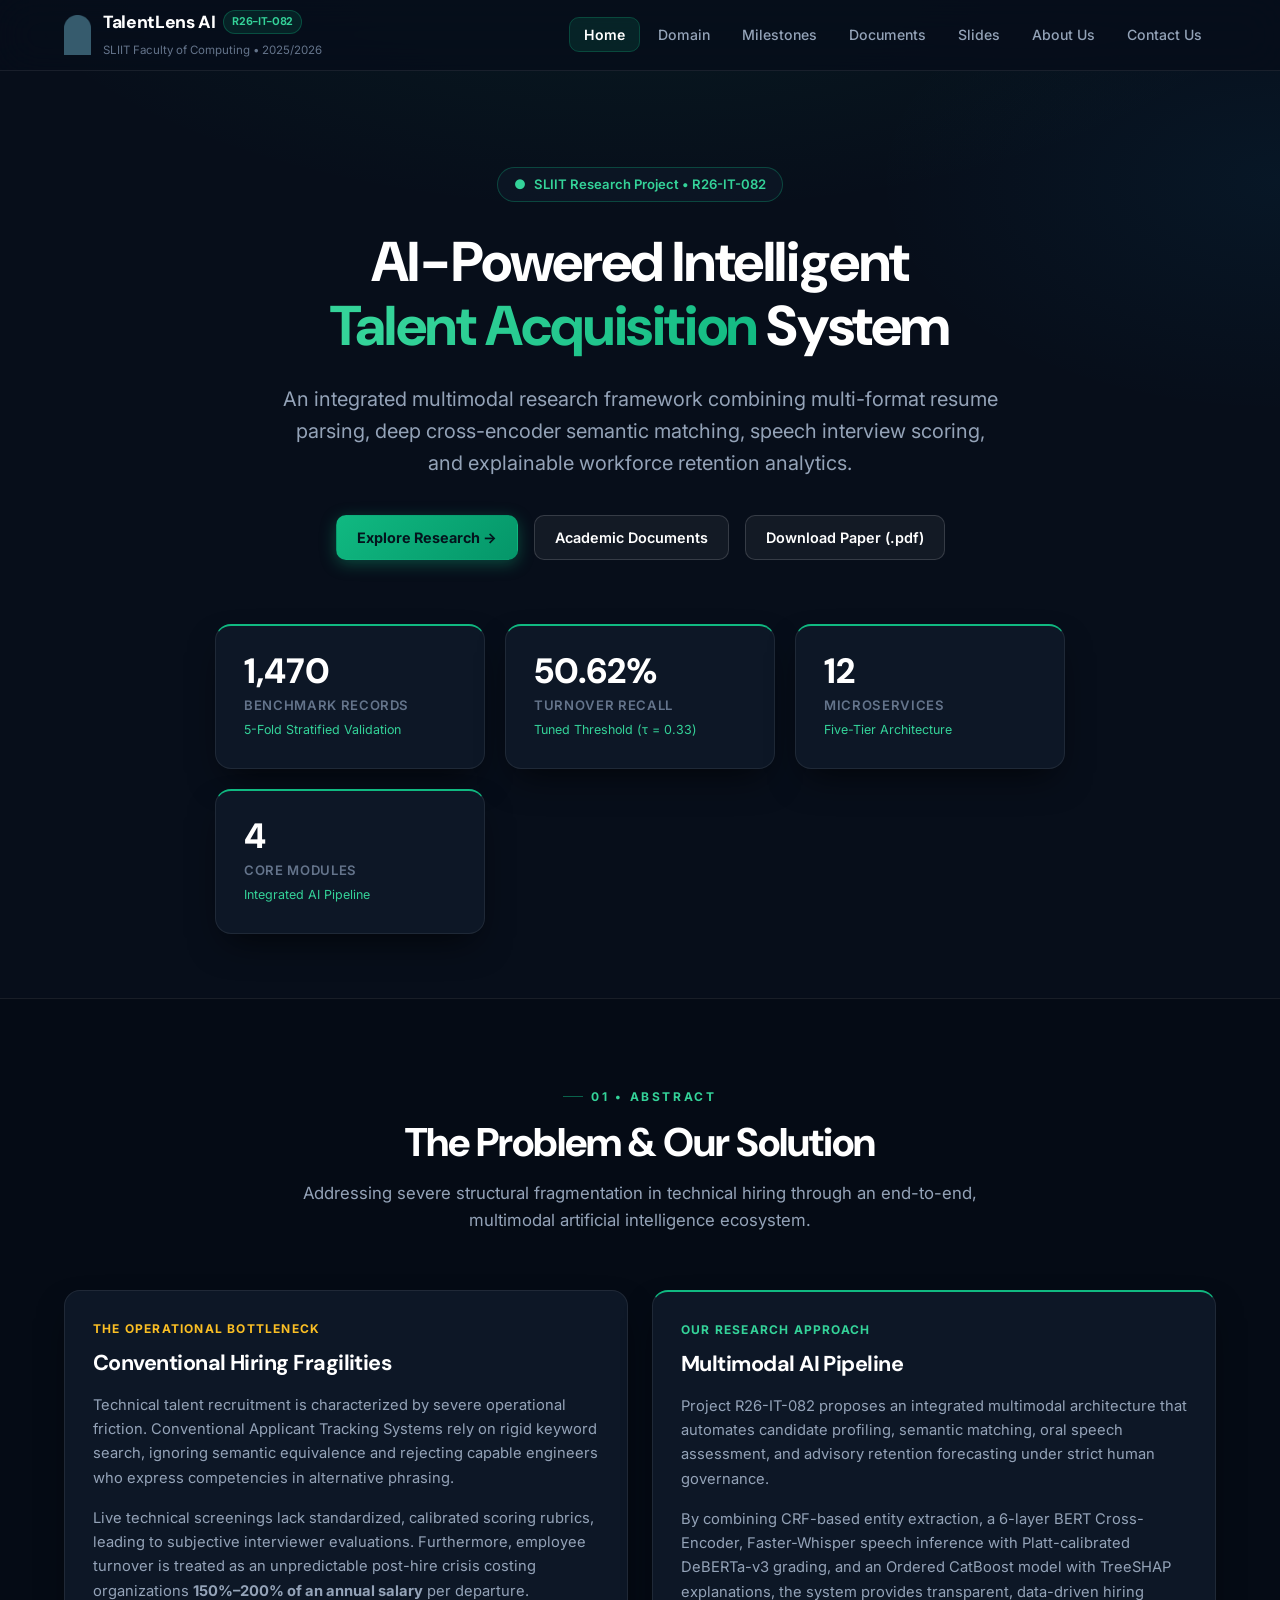
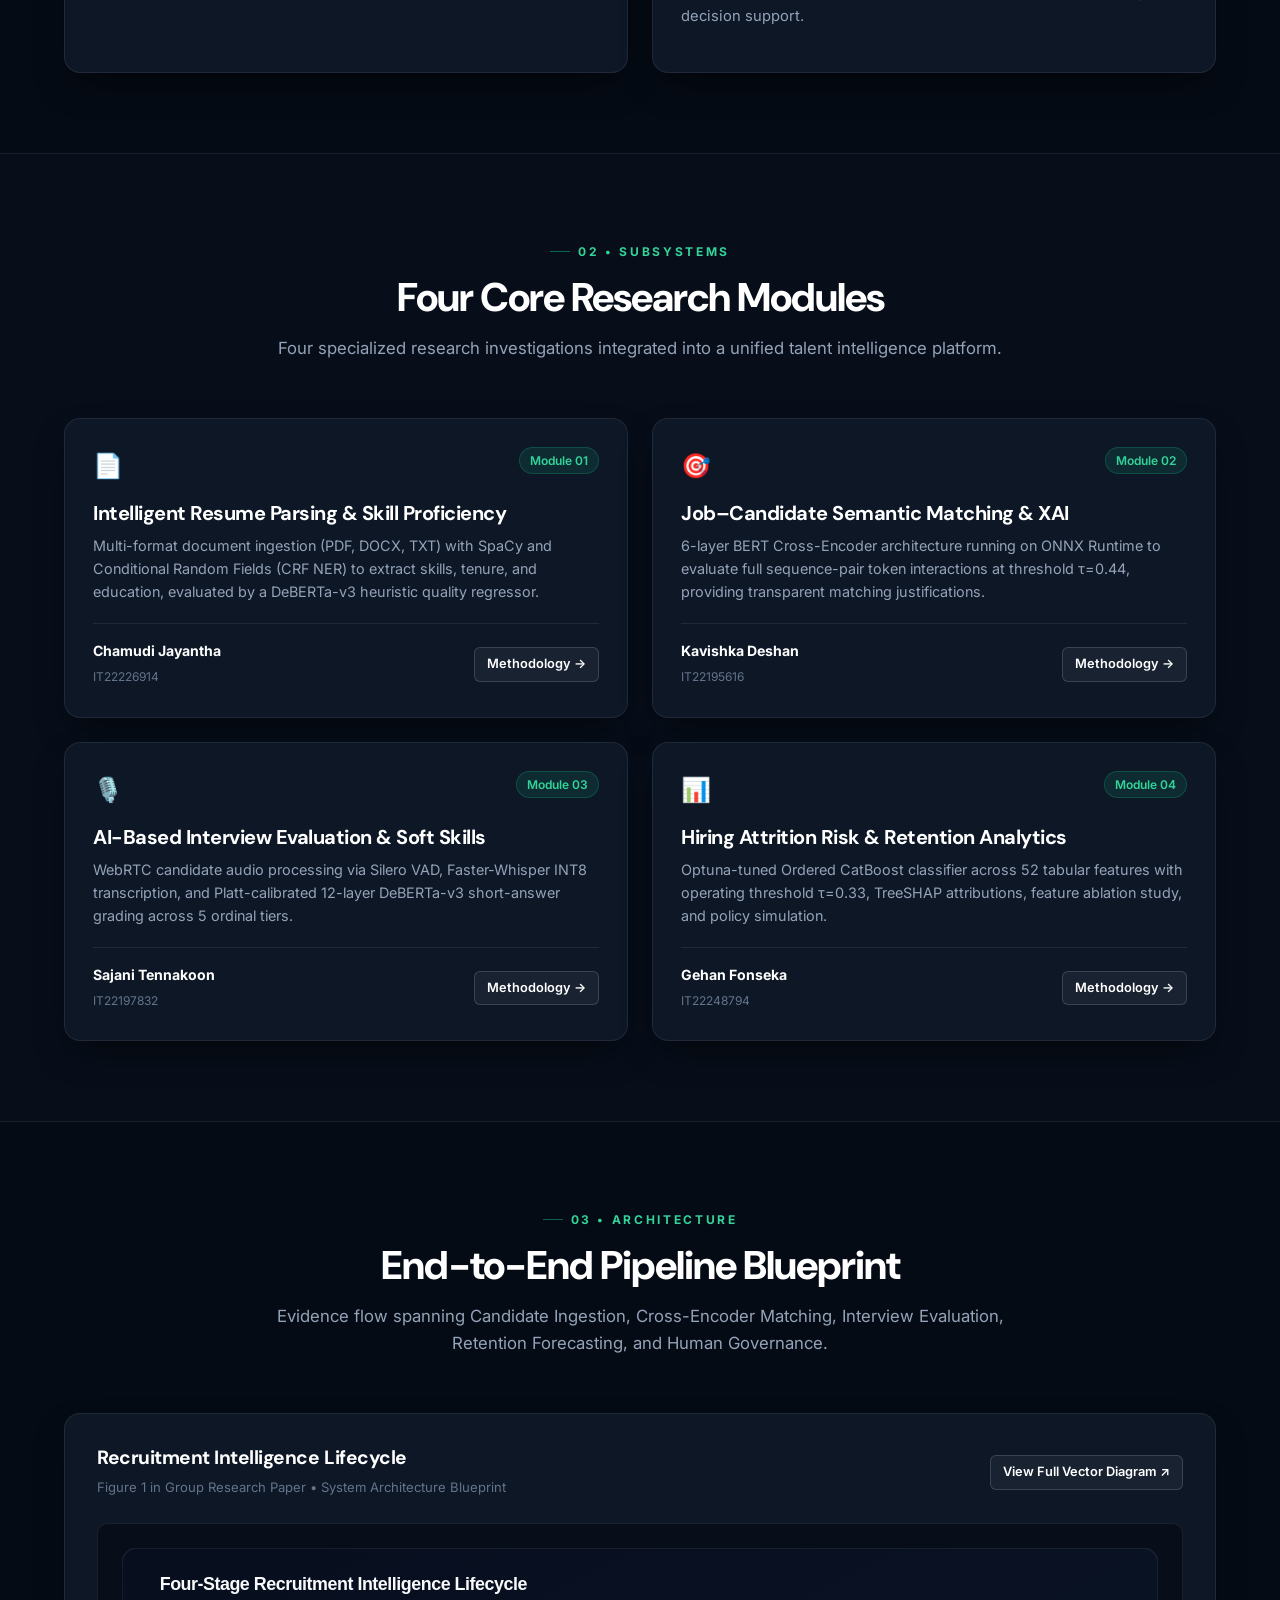
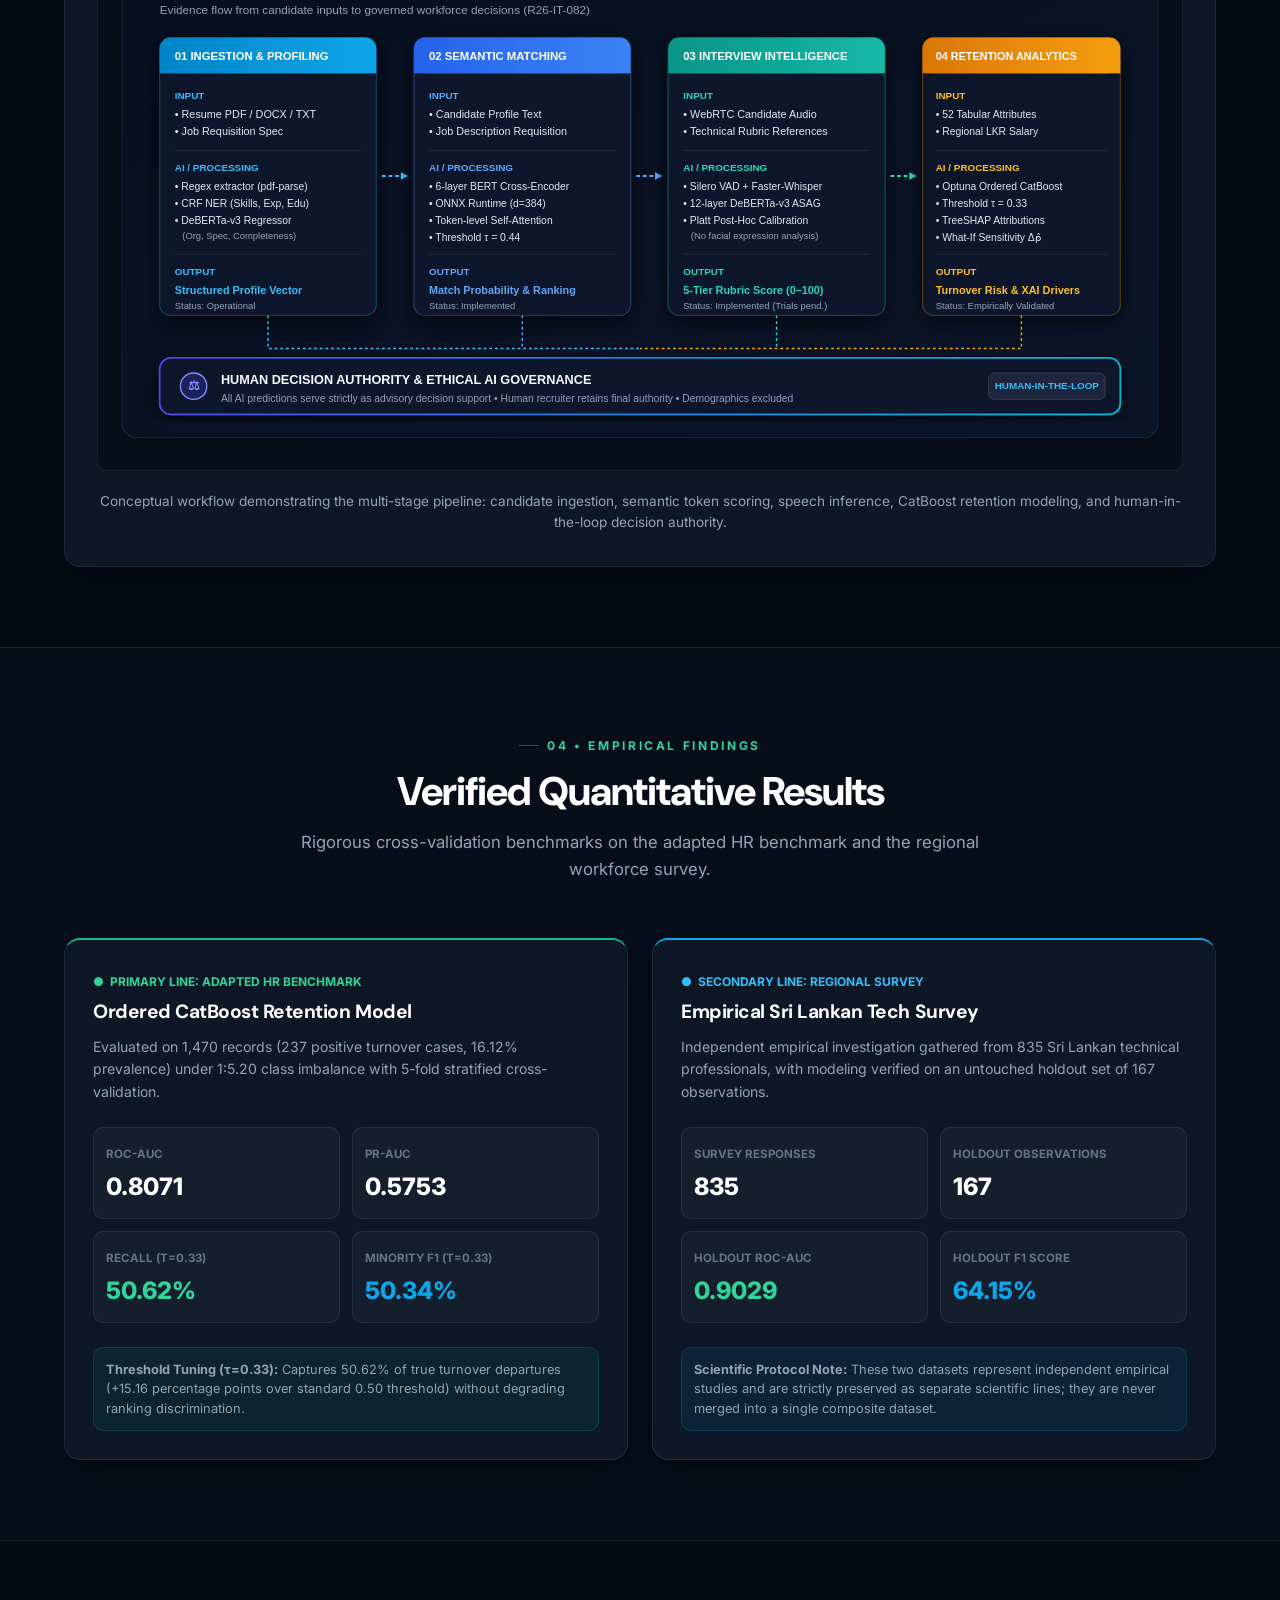
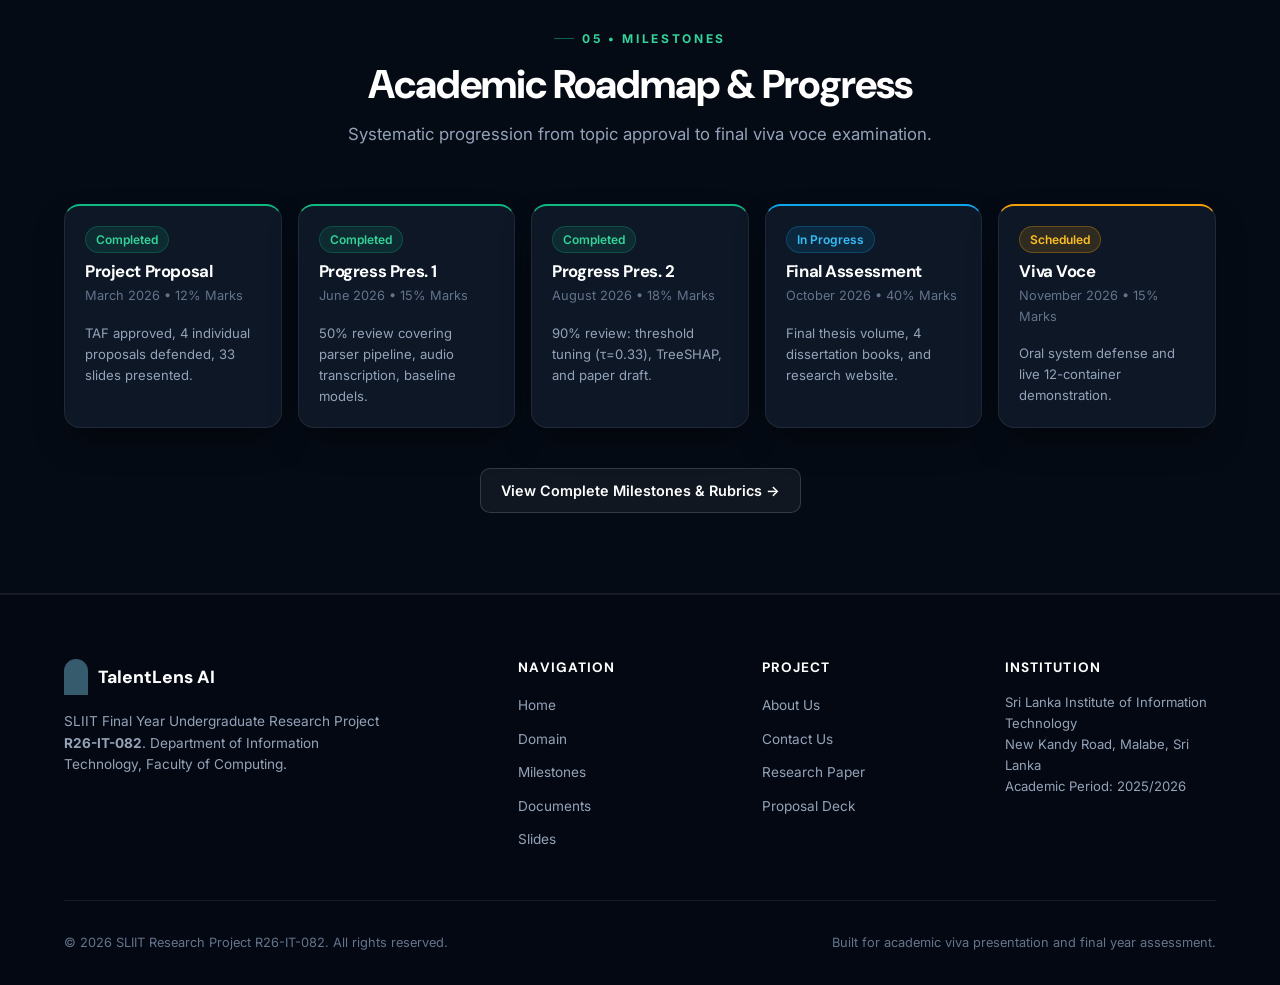
==== index.html @ 32b45dd5 "Initial commit: TalentLens AI research website" ====
<!DOCTYPE html>
<html lang="en">
<head>
  <meta charset="UTF-8">
  <meta name="viewport" content="width=device-width, initial-scale=1.0">
  <title>AI-Powered Intelligent Talent Acquisition System | SLIIT Research Project R26-IT-082</title>
  <meta name="description" content="Official academic research showcase for SLIIT Final Year Project R26-IT-082: An Integrated Multimodal AI Framework for Technical Recruitment and Workforce Retention Analytics.">
  <meta name="author" content="SLIIT Research Group R26-IT-082">
  <link rel="stylesheet" href="assets/css/styles.css">
</head>
<body>

  <!-- Top Sticky Navigation Bar -->
  <header class="site-header" id="main-header">
    <div class="container nav-container">
      <a href="index.html" class="brand-link" id="brand-logo-action" aria-label="Return to Research Home Page">
        <img src="assets/images/sliit-crest.png" alt="SLIIT University Crest" class="brand-crest">
        <div class="brand-info">
          <span class="brand-title">
            TalentLens AI
            <span class="brand-badge">R26-IT-082</span>
          </span>
          <span class="brand-sub">SLIIT Faculty of Computing • 2025/2026</span>
        </div>
      </a>

      <button class="mobile-toggle" id="mobile-menu-btn" aria-label="Toggle navigation menu" aria-expanded="false">
        ☰
      </button>

      <nav aria-label="Primary site navigation">
        <ul class="nav-menu" id="primary-nav-menu">
          <li><a href="index.html" class="nav-link active" id="nav-home">Home</a></li>
          <li><a href="domain.html" class="nav-link" id="nav-domain">Domain</a></li>
          <li><a href="milestones.html" class="nav-link" id="nav-milestones">Milestones</a></li>
          <li><a href="documents.html" class="nav-link" id="nav-documents">Documents</a></li>
          <li><a href="presentations.html" class="nav-link" id="nav-presentations">Slides</a></li>
          <li><a href="about.html" class="nav-link" id="nav-about">About Us</a></li>
          <li><a href="contact.html" class="nav-link" id="nav-contact">Contact Us</a></li>
        </ul>
      </nav>
    </div>
  </header>

  <main id="main-content">
    <!-- HERO SECTION -->
    <section class="home-hero" id="hero-overview">
      <div class="container">
        <div class="hero-content">
          <div class="hero-pill">
            <span>●</span> SLIIT Research Project • R26-IT-082
          </div>

          <h1 class="hero-title">
            AI-Powered Intelligent <br>
            <span class="text-gradient-emerald">Talent Acquisition</span> System
          </h1>

          <p class="hero-subtitle">
            An integrated multimodal research framework combining multi-format resume parsing, deep cross-encoder semantic matching, speech interview scoring, and explainable workforce retention analytics.
          </p>

          <div class="hero-btn-group">
            <a href="domain.html" class="btn btn-primary" id="hero-btn-domain">
              Explore Research →
            </a>
            <a href="documents.html" class="btn btn-secondary" id="hero-btn-docs">
              Academic Documents
            </a>
            <a href="assets/documents/Multimodal-AI-Talent-Acquisition-Research-Paper.pdf" class="btn btn-secondary" download id="hero-btn-paper">
              Download Paper (.pdf)
            </a>
          </div>

          <!-- 4 KEY METRICS -->
          <div class="stats-grid" id="hero-stats">
            <div class="glass-card stat-card">
              <div class="stat-num">1,470</div>
              <div class="stat-lbl">Benchmark Records</div>
              <div class="stat-desc">5-Fold Stratified Validation</div>
            </div>

            <div class="glass-card stat-card">
              <div class="stat-num">50.62%</div>
              <div class="stat-lbl">Turnover Recall</div>
              <div class="stat-desc">Tuned Threshold (τ = 0.33)</div>
            </div>

            <div class="glass-card stat-card">
              <div class="stat-num">12</div>
              <div class="stat-lbl">Microservices</div>
              <div class="stat-desc">Five-Tier Architecture</div>
            </div>

            <div class="glass-card stat-card">
              <div class="stat-num">4</div>
              <div class="stat-lbl">Core Modules</div>
              <div class="stat-desc">Integrated AI Pipeline</div>
            </div>
          </div>
        </div>
      </div>
    </section>

    <!-- SECTION 1: ABSTRACT -->
    <section class="section section-alt" id="abstract">
      <div class="container">
        <div class="section-header">
          <div class="section-eyebrow">01 • Abstract</div>
          <h2 class="section-title">The Problem &amp; Our Solution</h2>
          <p class="section-desc">
            Addressing severe structural fragmentation in technical hiring through an end-to-end, multimodal artificial intelligence ecosystem.
          </p>
        </div>

        <div class="grid-2">
          <div class="glass-card">
            <div style="font-size: 0.75rem; font-weight: 700; color: #fbbf24; text-transform: uppercase; letter-spacing: 0.1em; margin-bottom: 0.75rem;">
              The Operational Bottleneck
            </div>
            <h3 style="font-size: 1.35rem; color: var(--text-white); margin-bottom: 1rem;">Conventional Hiring Fragilities</h3>
            <p style="font-size: 0.92rem; color: var(--text-muted); line-height: 1.65; margin-bottom: 1rem;">
              Technical talent recruitment is characterized by severe operational friction. Conventional Applicant Tracking Systems rely on rigid keyword search, ignoring semantic equivalence and rejecting capable engineers who express competencies in alternative phrasing.
            </p>
            <p style="font-size: 0.92rem; color: var(--text-muted); line-height: 1.65; margin-bottom: 1rem;">
              Live technical screenings lack standardized, calibrated scoring rubrics, leading to subjective interviewer evaluations. Furthermore, employee turnover is treated as an unpredictable post-hire crisis costing organizations <strong>150%–200% of an annual salary</strong> per departure.
            </p>
          </div>

          <div class="glass-card" style="border-top: 2px solid var(--primary);">
            <div style="font-size: 0.75rem; font-weight: 700; color: var(--primary-glow); text-transform: uppercase; letter-spacing: 0.1em; margin-bottom: 0.75rem;">
              Our Research Approach
            </div>
            <h3 style="font-size: 1.35rem; color: var(--text-white); margin-bottom: 1rem;">Multimodal AI Pipeline</h3>
            <p style="font-size: 0.92rem; color: var(--text-muted); line-height: 1.65; margin-bottom: 1rem;">
              Project R26-IT-082 proposes an integrated multimodal architecture that automates candidate profiling, semantic matching, oral speech assessment, and advisory retention forecasting under strict human governance.
            </p>
            <p style="font-size: 0.92rem; color: var(--text-muted); line-height: 1.65; margin-bottom: 1rem;">
              By combining CRF-based entity extraction, a 6-layer BERT Cross-Encoder, Faster-Whisper speech inference with Platt-calibrated DeBERTa-v3 grading, and an Ordered CatBoost model with TreeSHAP explanations, the system provides transparent, data-driven hiring decision support.
            </p>
          </div>
        </div>
      </div>
    </section>

    <!-- SECTION 2: FOUR RESEARCH MODULES -->
    <section class="section" id="modules">
      <div class="container">
        <div class="section-header">
          <div class="section-eyebrow">02 • Subsystems</div>
          <h2 class="section-title">Four Core Research Modules</h2>
          <p class="section-desc">
            Four specialized research investigations integrated into a unified talent intelligence platform.
          </p>
        </div>

        <div class="grid-2">
          <!-- Module 1 -->
          <div class="glass-card">
            <div style="display: flex; justify-content: space-between; align-items: flex-start; margin-bottom: 1rem;">
              <span style="font-size: 1.5rem;">📄</span>
              <span class="badge badge-emerald">Module 01</span>
            </div>
            <h3 style="font-size: 1.25rem; color: var(--text-white); margin-bottom: 0.5rem;">Intelligent Resume Parsing &amp; Skill Proficiency</h3>
            <p style="font-size: 0.9rem; color: var(--text-muted); line-height: 1.6; margin-bottom: 1.25rem;">
              Multi-format document ingestion (PDF, DOCX, TXT) with SpaCy and Conditional Random Fields (CRF NER) to extract skills, tenure, and education, evaluated by a DeBERTa-v3 heuristic quality regressor.
            </p>
            <div style="display: flex; justify-content: space-between; align-items: center; border-top: 1px solid var(--border-subtle); padding-top: 1rem; margin-top: auto;">
              <div>
                <strong style="color: var(--text-white); font-size: 0.88rem; display: block;">Chamudi Jayantha</strong>
                <span style="font-size: 0.75rem; color: var(--text-dim);">IT22226914</span>
              </div>
              <a href="domain.html#section-methodology" class="btn btn-secondary btn-sm">Methodology →</a>
            </div>
          </div>

          <!-- Module 2 -->
          <div class="glass-card">
            <div style="display: flex; justify-content: space-between; align-items: flex-start; margin-bottom: 1rem;">
              <span style="font-size: 1.5rem;">🎯</span>
              <span class="badge badge-emerald">Module 02</span>
            </div>
            <h3 style="font-size: 1.25rem; color: var(--text-white); margin-bottom: 0.5rem;">Job–Candidate Semantic Matching &amp; XAI</h3>
            <p style="font-size: 0.9rem; color: var(--text-muted); line-height: 1.6; margin-bottom: 1.25rem;">
              6-layer BERT Cross-Encoder architecture running on ONNX Runtime to evaluate full sequence-pair token interactions at threshold τ=0.44, providing transparent matching justifications.
            </p>
            <div style="display: flex; justify-content: space-between; align-items: center; border-top: 1px solid var(--border-subtle); padding-top: 1rem; margin-top: auto;">
              <div>
                <strong style="color: var(--text-white); font-size: 0.88rem; display: block;">Kavishka Deshan</strong>
                <span style="font-size: 0.75rem; color: var(--text-dim);">IT22195616</span>
              </div>
              <a href="domain.html#section-methodology" class="btn btn-secondary btn-sm">Methodology →</a>
            </div>
          </div>

          <!-- Module 3 -->
          <div class="glass-card">
            <div style="display: flex; justify-content: space-between; align-items: flex-start; margin-bottom: 1rem;">
              <span style="font-size: 1.5rem;">🎙️</span>
              <span class="badge badge-emerald">Module 03</span>
            </div>
            <h3 style="font-size: 1.25rem; color: var(--text-white); margin-bottom: 0.5rem;">AI-Based Interview Evaluation &amp; Soft Skills</h3>
            <p style="font-size: 0.9rem; color: var(--text-muted); line-height: 1.6; margin-bottom: 1.25rem;">
              WebRTC candidate audio processing via Silero VAD, Faster-Whisper INT8 transcription, and Platt-calibrated 12-layer DeBERTa-v3 short-answer grading across 5 ordinal tiers.
            </p>
            <div style="display: flex; justify-content: space-between; align-items: center; border-top: 1px solid var(--border-subtle); padding-top: 1rem; margin-top: auto;">
              <div>
                <strong style="color: var(--text-white); font-size: 0.88rem; display: block;">Sajani Tennakoon</strong>
                <span style="font-size: 0.75rem; color: var(--text-dim);">IT22197832</span>
              </div>
              <a href="domain.html#section-methodology" class="btn btn-secondary btn-sm">Methodology →</a>
            </div>
          </div>

          <!-- Module 4 -->
          <div class="glass-card">
            <div style="display: flex; justify-content: space-between; align-items: flex-start; margin-bottom: 1rem;">
              <span style="font-size: 1.5rem;">📊</span>
              <span class="badge badge-emerald">Module 04</span>
            </div>
            <h3 style="font-size: 1.25rem; color: var(--text-white); margin-bottom: 0.5rem;">Hiring Attrition Risk &amp; Retention Analytics</h3>
            <p style="font-size: 0.9rem; color: var(--text-muted); line-height: 1.6; margin-bottom: 1.25rem;">
              Optuna-tuned Ordered CatBoost classifier across 52 tabular features with operating threshold τ=0.33, TreeSHAP attributions, feature ablation study, and policy simulation.
            </p>
            <div style="display: flex; justify-content: space-between; align-items: center; border-top: 1px solid var(--border-subtle); padding-top: 1rem; margin-top: auto;">
              <div>
                <strong style="color: var(--text-white); font-size: 0.88rem; display: block;">Gehan Fonseka</strong>
                <span style="font-size: 0.75rem; color: var(--text-dim);">IT22248794</span>
              </div>
              <a href="domain.html#section-methodology" class="btn btn-secondary btn-sm">Methodology →</a>
            </div>
          </div>
        </div>
      </div>
    </section>

    <!-- SECTION 3: SYSTEM ARCHITECTURE -->
    <section class="section section-alt" id="architecture">
      <div class="container">
        <div class="section-header">
          <div class="section-eyebrow">03 • Architecture</div>
          <h2 class="section-title">End-to-End Pipeline Blueprint</h2>
          <p class="section-desc">
            Evidence flow spanning Candidate Ingestion, Cross-Encoder Matching, Interview Evaluation, Retention Forecasting, and Human Governance.
          </p>
        </div>

        <div class="glass-card" style="padding: 2rem;">
          <div style="display: flex; justify-content: space-between; align-items: center; margin-bottom: 1.5rem; flex-wrap: wrap; gap: 12px;">
            <div>
              <h3 style="color: var(--text-white); font-size: 1.2rem; margin-bottom: 4px;">Recruitment Intelligence Lifecycle</h3>
              <span style="font-size: 0.82rem; color: var(--text-dim);">Figure 1 in Group Research Paper • System Architecture Blueprint</span>
            </div>
            <a href="assets/images/diagrams/recruitment-lifecycle.svg" target="_blank" class="btn btn-secondary btn-sm">
              View Full Vector Diagram ↗
            </a>
          </div>

          <div style="background: rgba(4, 8, 18, 0.6); border-radius: var(--radius-md); padding: 1.5rem; text-align: center; border: 1px solid var(--border-subtle);">
            <img src="assets/images/diagrams/recruitment-lifecycle.svg" alt="Recruitment Intelligence Lifecycle Architecture" style="max-width: 100%; height: auto; border-radius: var(--radius-sm);">
          </div>

          <p style="font-size: 0.85rem; color: var(--text-muted); margin-top: 1.25rem; text-align: center; line-height: 1.6;">
            Conceptual workflow demonstrating the multi-stage pipeline: candidate ingestion, semantic token scoring, speech inference, CatBoost retention modeling, and human-in-the-loop decision authority.
          </p>
        </div>
      </div>
    </section>

    <!-- SECTION 4: EMPIRICAL FINDINGS -->
    <section class="section" id="findings">
      <div class="container">
        <div class="section-header">
          <div class="section-eyebrow">04 • Empirical Findings</div>
          <h2 class="section-title">Verified Quantitative Results</h2>
          <p class="section-desc">
            Rigorous cross-validation benchmarks on the adapted HR benchmark and the regional workforce survey.
          </p>
        </div>

        <div class="grid-2">
          <!-- Dataset 1 -->
          <div class="glass-card" style="border-top: 2px solid var(--primary);">
            <div style="display: inline-flex; align-items: center; gap: 6px; font-size: 0.75rem; font-weight: 700; color: var(--primary-glow); margin-bottom: 0.5rem; text-transform: uppercase;">
              <span>●</span> Primary Line: Adapted HR Benchmark
            </div>
            <h3 style="font-size: 1.2rem; color: var(--text-white); margin-bottom: 0.75rem;">Ordered CatBoost Retention Model</h3>
            <p style="font-size: 0.88rem; color: var(--text-muted); line-height: 1.6; margin-bottom: 1.5rem;">
              Evaluated on 1,470 records (237 positive turnover cases, 16.12% prevalence) under 1:5.20 class imbalance with 5-fold stratified cross-validation.
            </p>

            <div style="display: grid; grid-template-columns: repeat(2, 1fr); gap: 12px; margin-bottom: 1.5rem;">
              <div style="background: rgba(255,255,255,0.03); padding: 12px; border-radius: var(--radius-md); border: 1px solid var(--border-subtle);">
                <span style="font-size: 0.72rem; color: var(--text-dim); text-transform: uppercase; font-weight: 700;">ROC-AUC</span>
                <p style="font-size: 1.5rem; font-weight: 800; color: var(--text-white); margin-top: 2px;">0.8071</p>
              </div>
              <div style="background: rgba(255,255,255,0.03); padding: 12px; border-radius: var(--radius-md); border: 1px solid var(--border-subtle);">
                <span style="font-size: 0.72rem; color: var(--text-dim); text-transform: uppercase; font-weight: 700;">PR-AUC</span>
                <p style="font-size: 1.5rem; font-weight: 800; color: var(--text-white); margin-top: 2px;">0.5753</p>
              </div>
              <div style="background: rgba(255,255,255,0.03); padding: 12px; border-radius: var(--radius-md); border: 1px solid var(--border-subtle);">
                <span style="font-size: 0.72rem; color: var(--text-dim); text-transform: uppercase; font-weight: 700;">Recall (τ=0.33)</span>
                <p style="font-size: 1.5rem; font-weight: 800; color: var(--primary-glow); margin-top: 2px;">50.62%</p>
              </div>
              <div style="background: rgba(255,255,255,0.03); padding: 12px; border-radius: var(--radius-md); border: 1px solid var(--border-subtle);">
                <span style="font-size: 0.72rem; color: var(--text-dim); text-transform: uppercase; font-weight: 700;">Minority F1 (τ=0.33)</span>
                <p style="font-size: 1.5rem; font-weight: 800; color: var(--accent-blue); margin-top: 2px;">50.34%</p>
              </div>
            </div>

            <div style="background: rgba(16, 185, 129, 0.08); border: 1px solid rgba(16, 185, 129, 0.2); border-radius: var(--radius-md); padding: 12px; font-size: 0.8rem; color: var(--text-muted); line-height: 1.5;">
              <strong>Threshold Tuning (τ=0.33):</strong> Captures 50.62% of true turnover departures (+15.16 percentage points over standard 0.50 threshold) without degrading ranking discrimination.
            </div>
          </div>

          <!-- Dataset 2 -->
          <div class="glass-card" style="border-top: 2px solid var(--accent-blue);">
            <div style="display: inline-flex; align-items: center; gap: 6px; font-size: 0.75rem; font-weight: 700; color: #38bdf8; margin-bottom: 0.5rem; text-transform: uppercase;">
              <span>●</span> Secondary Line: Regional Survey
            </div>
            <h3 style="font-size: 1.2rem; color: var(--text-white); margin-bottom: 0.75rem;">Empirical Sri Lankan Tech Survey</h3>
            <p style="font-size: 0.88rem; color: var(--text-muted); line-height: 1.6; margin-bottom: 1.5rem;">
              Independent empirical investigation gathered from 835 Sri Lankan technical professionals, with modeling verified on an untouched holdout set of 167 observations.
            </p>

            <div style="display: grid; grid-template-columns: repeat(2, 1fr); gap: 12px; margin-bottom: 1.5rem;">
              <div style="background: rgba(255,255,255,0.03); padding: 12px; border-radius: var(--radius-md); border: 1px solid var(--border-subtle);">
                <span style="font-size: 0.72rem; color: var(--text-dim); text-transform: uppercase; font-weight: 700;">Survey Responses</span>
                <p style="font-size: 1.5rem; font-weight: 800; color: var(--text-white); margin-top: 2px;">835</p>
              </div>
              <div style="background: rgba(255,255,255,0.03); padding: 12px; border-radius: var(--radius-md); border: 1px solid var(--border-subtle);">
                <span style="font-size: 0.72rem; color: var(--text-dim); text-transform: uppercase; font-weight: 700;">Holdout Observations</span>
                <p style="font-size: 1.5rem; font-weight: 800; color: var(--text-white); margin-top: 2px;">167</p>
              </div>
              <div style="background: rgba(255,255,255,0.03); padding: 12px; border-radius: var(--radius-md); border: 1px solid var(--border-subtle);">
                <span style="font-size: 0.72rem; color: var(--text-dim); text-transform: uppercase; font-weight: 700;">Holdout ROC-AUC</span>
                <p style="font-size: 1.5rem; font-weight: 800; color: var(--primary-glow); margin-top: 2px;">0.9029</p>
              </div>
              <div style="background: rgba(255,255,255,0.03); padding: 12px; border-radius: var(--radius-md); border: 1px solid var(--border-subtle);">
                <span style="font-size: 0.72rem; color: var(--text-dim); text-transform: uppercase; font-weight: 700;">Holdout F1 Score</span>
                <p style="font-size: 1.5rem; font-weight: 800; color: var(--accent-blue); margin-top: 2px;">64.15%</p>
              </div>
            </div>

            <div style="background: rgba(14, 165, 233, 0.08); border: 1px solid rgba(14, 165, 233, 0.2); border-radius: var(--radius-md); padding: 12px; font-size: 0.8rem; color: var(--text-muted); line-height: 1.5;">
              <strong>Scientific Protocol Note:</strong> These two datasets represent independent empirical studies and are strictly preserved as separate scientific lines; they are never merged into a single composite dataset.
            </div>
          </div>
        </div>
      </div>
    </section>

    <!-- SECTION 5: MILESTONES PREVIEW -->
    <section class="section section-alt" id="timeline">
      <div class="container">
        <div class="section-header">
          <div class="section-eyebrow">05 • Milestones</div>
          <h2 class="section-title">Academic Roadmap &amp; Progress</h2>
          <p class="section-desc">
            Systematic progression from topic approval to final viva voce examination.
          </p>
        </div>

        <div style="display: grid; grid-template-columns: repeat(auto-fit, minmax(200px, 1fr)); gap: 16px; margin-bottom: 2.5rem;">
          <div class="glass-card stat-card" style="padding: 1.25rem;">
            <span class="badge badge-emerald" style="margin-bottom: 8px;">Completed</span>
            <h4 style="color: var(--text-white); font-size: 1.05rem; margin-bottom: 4px;">Project Proposal</h4>
            <p style="font-size: 0.8rem; color: var(--text-dim);">March 2026 • 12% Marks</p>
            <p style="font-size: 0.82rem; color: var(--text-muted); margin-top: 8px;">TAF approved, 4 individual proposals defended, 33 slides presented.</p>
          </div>

          <div class="glass-card stat-card" style="padding: 1.25rem;">
            <span class="badge badge-emerald" style="margin-bottom: 8px;">Completed</span>
            <h4 style="color: var(--text-white); font-size: 1.05rem; margin-bottom: 4px;">Progress Pres. 1</h4>
            <p style="font-size: 0.8rem; color: var(--text-dim);">June 2026 • 15% Marks</p>
            <p style="font-size: 0.82rem; color: var(--text-muted); margin-top: 8px;">50% review covering parser pipeline, audio transcription, baseline models.</p>
          </div>

          <div class="glass-card stat-card" style="padding: 1.25rem;">
            <span class="badge badge-emerald" style="margin-bottom: 8px;">Completed</span>
            <h4 style="color: var(--text-white); font-size: 1.05rem; margin-bottom: 4px;">Progress Pres. 2</h4>
            <p style="font-size: 0.8rem; color: var(--text-dim);">August 2026 • 18% Marks</p>
            <p style="font-size: 0.82rem; color: var(--text-muted); margin-top: 8px;">90% review: threshold tuning (τ=0.33), TreeSHAP, and paper draft.</p>
          </div>

          <div class="glass-card stat-card-cyan" style="padding: 1.25rem;">
            <span class="badge badge-cyan" style="margin-bottom: 8px;">In Progress</span>
            <h4 style="color: var(--text-white); font-size: 1.05rem; margin-bottom: 4px;">Final Assessment</h4>
            <p style="font-size: 0.8rem; color: var(--text-dim);">October 2026 • 40% Marks</p>
            <p style="font-size: 0.82rem; color: var(--text-muted); margin-top: 8px;">Final thesis volume, 4 dissertation books, and research website.</p>
          </div>

          <div class="glass-card" style="padding: 1.25rem; border-top: 2px solid var(--accent-amber);">
            <span class="badge badge-amber" style="margin-bottom: 8px;">Scheduled</span>
            <h4 style="color: var(--text-white); font-size: 1.05rem; margin-bottom: 4px;">Viva Voce</h4>
            <p style="font-size: 0.8rem; color: var(--text-dim);">November 2026 • 15% Marks</p>
            <p style="font-size: 0.82rem; color: var(--text-muted); margin-top: 8px;">Oral system defense and live 12-container demonstration.</p>
          </div>
        </div>

        <div style="text-align: center;">
          <a href="milestones.html" class="btn btn-secondary">
            View Complete Milestones &amp; Rubrics →
          </a>
        </div>
      </div>
    </section>
  </main>

  <!-- SITE FOOTER -->
  <footer class="site-footer">
    <div class="container">
      <div class="footer-grid">
        <div>
          <div style="display: flex; align-items: center; gap: 10px; margin-bottom: 1rem;">
            <img src="assets/images/sliit-crest.png" alt="SLIIT Crest" style="height: 36px; width: auto;">
            <span style="font-weight: 800; font-family: var(--font-display); color: var(--text-white); font-size: 1.1rem;">
              TalentLens AI
            </span>
          </div>
          <p style="font-size: 0.85rem; color: var(--text-muted); line-height: 1.6; max-width: 320px;">
            SLIIT Final Year Undergraduate Research Project <strong>R26-IT-082</strong>. Department of Information Technology, Faculty of Computing.
          </p>
        </div>

        <div>
          <h4 class="footer-heading">Navigation</h4>
          <ul class="footer-links">
            <li><a href="index.html">Home</a></li>
            <li><a href="domain.html">Domain</a></li>
            <li><a href="milestones.html">Milestones</a></li>
            <li><a href="documents.html">Documents</a></li>
            <li><a href="presentations.html">Slides</a></li>
          </ul>
        </div>

        <div>
          <h4 class="footer-heading">Project</h4>
          <ul class="footer-links">
            <li><a href="about.html">About Us</a></li>
            <li><a href="contact.html">Contact Us</a></li>
            <li><a href="assets/documents/Multimodal-AI-Talent-Acquisition-Research-Paper.pdf" target="_blank">Research Paper</a></li>
            <li><a href="assets/presentations/R26-IT-082-Proposal-Presentation.pptx" download>Proposal Deck</a></li>
          </ul>
        </div>

        <div>
          <h4 class="footer-heading">Institution</h4>
          <p style="font-size: 0.82rem; color: var(--text-muted); line-height: 1.6;">
            Sri Lanka Institute of Information Technology<br>
            New Kandy Road, Malabe, Sri Lanka<br>
            Academic Period: 2025/2026
          </p>
        </div>
      </div>

      <div class="footer-bottom">
        <span>© 2026 SLIIT Research Project R26-IT-082. All rights reserved.</span>
        <span>Built for academic viva presentation and final year assessment.</span>
      </div>
    </div>
  </footer>

  <script src="assets/js/data.js"></script>
  <script src="assets/js/main.js"></script>
</body>
</html>
---- assets/css/styles.css ----
/* ==========================================================================
   AI RESEARCH STUDIO — DESIGN SYSTEM (Inspired by cse-stock-insight-six)
   Project ID: R26-IT-082 | AI-Powered Intelligent Talent Acquisition System
   ========================================================================== */

@import url('https://fonts.googleapis.com/css2?family=DM+Sans:ital,opsz,wght@0,9..40,300;0,9..40,400;0,9..40,500;0,9..40,600;0,9..40,700;0,9..40,800;1,9..40,400&family=Inter:wght@300;400;500;600;700;800&display=swap');

:root {
  /* HSL Colors */
  --bg-dark: #070e1a;
  --bg-card: #0d1726;
  --bg-card-hover: #121e33;
  --bg-elevated: #142238;
  --bg-glass: rgba(13, 23, 38, 0.7);

  /* Primary Emerald/Teal & Electric Blue Accents */
  --primary: #10b981;
  --primary-glow: #34d399;
  --accent-blue: #0ea5e9;
  --accent-cyan: #06b6d4;
  --accent-amber: #f59e0b;

  /* Typography Colors */
  --text-white: #ffffff;
  --text-primary: #f1f5f9;
  --text-muted: #94a3b8;
  --text-dim: #64748b;

  /* Borders & Shadows */
  --border-subtle: rgba(255, 255, 255, 0.08);
  --border-medium: rgba(255, 255, 255, 0.15);
  --border-highlight: rgba(16, 185, 129, 0.35);

  --shadow-card: 0 16px 36px -12px rgba(0, 0, 0, 0.7);
  --shadow-glow: 0 0 32px rgba(16, 185, 129, 0.2);

  /* Fonts */
  --font-display: 'DM Sans', -apple-system, BlinkMacSystemFont, 'Segoe UI', Roboto, sans-serif;
  --font-sans: 'Inter', -apple-system, BlinkMacSystemFont, 'Segoe UI', Roboto, sans-serif;

  /* Radius */
  --radius-sm: 6px;
  --radius-md: 10px;
  --radius-lg: 16px;
  --radius-full: 9999px;
}

/* Reset & Basics */
*, *::before, *::after {
  box-sizing: border-box;
  margin: 0;
  padding: 0;
}

html {
  font-family: var(--font-sans);
  background-color: var(--bg-dark);
  color: var(--text-muted);
  line-height: 1.6;
  scroll-behavior: smooth;
  -webkit-font-smoothing: antialiased;
}

body {
  min-height: 100vh;
  display: flex;
  flex-direction: column;
  background-color: var(--bg-dark);
  background-image: 
    radial-gradient(ellipse 90% 55% at 50% -8%, rgba(16, 185, 129, 0.08), transparent 58%),
    radial-gradient(ellipse 55% 45% at 100% 20%, rgba(14, 165, 233, 0.06), transparent 58%);
  background-attachment: fixed;
  overflow-x: hidden;
}

/* Headings */
h1, h2, h3, h4, h5, h6 {
  font-family: var(--font-display);
  color: var(--text-white);
  letter-spacing: -0.025em;
  font-weight: 700;
  line-height: 1.25;
}

h1 { font-size: clamp(2.2rem, 4.5vw, 3.5rem); font-weight: 800; }
h2 { font-size: clamp(1.75rem, 3vw, 2.5rem); font-weight: 800; }
h3 { font-size: clamp(1.2rem, 2vw, 1.5rem); font-weight: 700; }
h4 { font-size: 1.1rem; }

p { margin-bottom: 1rem; }
p:last-child { margin-bottom: 0; }

a {
  color: var(--primary-glow);
  text-decoration: none;
  transition: all 0.2s ease;
}
a:hover {
  color: #ffffff;
}

/* Container */
.container {
  width: 100%;
  max-width: 1200px;
  margin-left: auto;
  margin-right: auto;
  padding-left: 1.5rem;
  padding-right: 1.5rem;
}

/* Text Gradients */
.text-gradient {
  background: linear-gradient(135deg, #ffffff 40%, var(--primary-glow) 100%);
  -webkit-background-clip: text;
  background-clip: text;
  color: transparent;
}

.text-gradient-emerald {
  background: linear-gradient(135deg, #34d399 20%, #10b981 100%);
  -webkit-background-clip: text;
  background-clip: text;
  color: transparent;
}

.text-gradient-cyan {
  background: linear-gradient(135deg, #38bdf8 20%, #0ea5e9 100%);
  -webkit-background-clip: text;
  background-clip: text;
  color: transparent;
}

/* Grid Background Overlay */
.grid-bg {
  background-image: 
    linear-gradient(rgba(255, 255, 255, 0.03) 1px, transparent 1px),
    linear-gradient(90deg, rgba(255, 255, 255, 0.03) 1px, transparent 1px);
  background-size: 48px 48px;
}

/* ==========================================================================
   NAVIGATION BAR (Matches cse-stock-insight-six)
   ========================================================================== */
.site-header {
  position: sticky;
  top: 0;
  z-index: 100;
  background: rgba(7, 14, 26, 0.85);
  backdrop-filter: blur(20px);
  -webkit-backdrop-filter: blur(20px);
  border-bottom: 1px solid var(--border-subtle);
  transition: all 0.2s ease;
}

.nav-container {
  display: flex;
  align-items: center;
  justify-content: space-between;
  height: 70px;
}

.brand-link {
  display: flex;
  align-items: center;
  gap: 12px;
  color: var(--text-white);
  text-decoration: none;
}

.brand-crest {
  height: 40px;
  width: auto;
  object-fit: contain;
}

.brand-title {
  font-family: var(--font-display);
  font-size: 1.1rem;
  font-weight: 800;
  letter-spacing: -0.02em;
  display: flex;
  align-items: center;
  gap: 8px;
}

.brand-badge {
  background: rgba(16, 185, 129, 0.12);
  border: 1px solid rgba(16, 185, 129, 0.3);
  color: var(--primary-glow);
  font-size: 0.7rem;
  font-weight: 700;
  padding: 2px 8px;
  border-radius: var(--radius-full);
}

.brand-sub {
  font-size: 0.72rem;
  color: var(--text-dim);
}

/* Menu */
.nav-menu {
  display: flex;
  align-items: center;
  list-style: none;
  gap: 4px;
}

.nav-link {
  font-size: 0.88rem;
  font-weight: 500;
  color: var(--text-muted);
  padding: 8px 14px;
  border-radius: var(--radius-md);
  transition: all 0.15s ease;
}

.nav-link:hover {
  color: var(--text-white);
  background: rgba(255, 255, 255, 0.05);
}

.nav-link.active {
  color: var(--text-white);
  background: rgba(16, 185, 129, 0.12);
  border: 1px solid rgba(16, 185, 129, 0.25);
  font-weight: 600;
}

.mobile-toggle {
  display: none;
  background: transparent;
  border: 1px solid var(--border-medium);
  color: var(--text-white);
  font-size: 1.25rem;
  padding: 6px 10px;
  border-radius: var(--radius-sm);
  cursor: pointer;
}

/* ==========================================================================
   PAGE HEADER COMPONENT (Matches the signature 'Ds' component)
   ========================================================================== */
.page-header {
  position: relative;
  padding: 6.5rem 0 3rem;
  overflow: hidden;
  border-bottom: 1px solid var(--border-subtle);
  background: radial-gradient(ellipse 80% 55% at 50% -10%, rgba(16, 185, 129, 0.12), transparent 70%);
}

.page-header-eyebrow {
  display: inline-flex;
  align-items: center;
  gap: 8px;
  font-size: 0.75rem;
  font-weight: 700;
  text-transform: uppercase;
  letter-spacing: 0.25em;
  color: var(--primary-glow);
  margin-bottom: 1rem;
}

.page-header-eyebrow::before {
  content: "";
  display: inline-block;
  width: 24px;
  height: 1px;
  background: rgba(16, 185, 129, 0.5);
}

.page-header-title {
  max-width: 800px;
  margin-bottom: 1rem;
  line-height: 1.15;
}

.page-header-desc {
  max-width: 650px;
  font-size: 1.1rem;
  color: var(--text-muted);
  line-height: 1.6;
}

/* ==========================================================================
   BUTTONS & BADGES
   ========================================================================== */
.btn {
  display: inline-flex;
  align-items: center;
  justify-content: center;
  gap: 8px;
  font-family: var(--font-sans);
  font-size: 0.9rem;
  font-weight: 600;
  padding: 10px 20px;
  border-radius: var(--radius-md);
  cursor: pointer;
  border: 1px solid transparent;
  transition: all 0.2s ease;
  text-decoration: none;
}

.btn-primary {
  background: linear-gradient(135deg, #10b981 0%, #059669 100%);
  color: #04141d;
  font-weight: 700;
  box-shadow: 0 4px 16px rgba(16, 185, 129, 0.35);
}
.btn-primary:hover {
  background: linear-gradient(135deg, #34d399 0%, #10b981 100%);
  color: #04141d;
  box-shadow: 0 6px 24px rgba(16, 185, 129, 0.55);
  transform: translateY(-2px);
}

.btn-secondary {
  background: rgba(255, 255, 255, 0.05);
  color: var(--text-white);
  border: 1px solid var(--border-medium);
}
.btn-secondary:hover {
  background: rgba(255, 255, 255, 0.1);
  border-color: rgba(255, 255, 255, 0.3);
  transform: translateY(-2px);
}

.btn-sm {
  padding: 6px 12px;
  font-size: 0.8rem;
  border-radius: var(--radius-sm);
}

.badge {
  display: inline-flex;
  align-items: center;
  gap: 6px;
  padding: 3px 10px;
  font-size: 0.75rem;
  font-weight: 600;
  border-radius: var(--radius-full);
}

.badge-emerald {
  background: rgba(16, 185, 129, 0.12);
  color: var(--primary-glow);
  border: 1px solid rgba(16, 185, 129, 0.25);
}

.badge-cyan {
  background: rgba(14, 165, 233, 0.12);
  color: #38bdf8;
  border: 1px solid rgba(14, 165, 233, 0.25);
}

.badge-amber {
  background: rgba(245, 158, 11, 0.15);
  color: #fbbf24;
  border: 1px solid rgba(245, 158, 11, 0.3);
}

/* ==========================================================================
   CARDS & SECTIONS
   ========================================================================== */
.section {
  padding: 5rem 0;
  position: relative;
}

.section-alt {
  background: rgba(4, 8, 16, 0.5);
  border-top: 1px solid var(--border-subtle);
  border-bottom: 1px solid var(--border-subtle);
}

.section-header {
  text-align: center;
  max-width: 750px;
  margin: 0 auto 3.5rem;
}

.section-header-left {
  text-align: left;
  margin-left: 0;
}

.section-eyebrow {
  display: inline-flex;
  align-items: center;
  gap: 8px;
  font-size: 0.75rem;
  font-weight: 700;
  text-transform: uppercase;
  letter-spacing: 0.22em;
  color: var(--primary-glow);
  margin-bottom: 0.75rem;
}

.section-eyebrow::before {
  content: "";
  display: inline-block;
  width: 20px;
  height: 1px;
  background: rgba(16, 185, 129, 0.5);
}

.section-title {
  font-size: clamp(1.8rem, 3.2vw, 2.5rem);
  font-weight: 800;
  color: var(--text-white);
  margin-bottom: 0.85rem;
  line-height: 1.2;
}

.section-desc {
  font-size: 1.05rem;
  color: var(--text-muted);
  line-height: 1.6;
}

.grid-2 {
  display: grid;
  grid-template-columns: repeat(2, 1fr);
  gap: 24px;
}

.grid-3 {
  display: grid;
  grid-template-columns: repeat(3, 1fr);
  gap: 24px;
}

.grid-4 {
  display: grid;
  grid-template-columns: repeat(4, 1fr);
  gap: 20px;
}

@media (max-width: 900px) {
  .grid-2, .grid-3, .grid-4 {
    grid-template-columns: 1fr;
  }
}

.glass-card {
  background: var(--bg-card);
  border: 1px solid var(--border-subtle);
  border-radius: var(--radius-lg);
  padding: 1.75rem;
  box-shadow: var(--shadow-card);
  transition: all 0.25s ease;
  position: relative;
  overflow: hidden;
}

.glass-card:hover {
  background: var(--bg-card-hover);
  border-color: var(--border-highlight);
  transform: translateY(-3px);
}

.stat-card {
  border-top: 2px solid var(--primary);
}

.stat-card-cyan {
  border-top: 2px solid var(--accent-blue);
}

/* ==========================================================================
   HOME PAGE SPECIFICS
   ========================================================================== */
.home-hero {
  position: relative;
  min-height: 85vh;
  display: flex;
  align-items: center;
  padding: 6rem 0 4rem;
  overflow: hidden;
}

.hero-content {
  max-width: 850px;
  margin: 0 auto;
  text-align: center;
}

.hero-pill {
  display: inline-flex;
  align-items: center;
  gap: 8px;
  padding: 6px 16px;
  border-radius: var(--radius-full);
  background: rgba(13, 23, 38, 0.8);
  border: 1px solid rgba(16, 185, 129, 0.3);
  color: var(--primary-glow);
  font-size: 0.82rem;
  font-weight: 600;
  margin-bottom: 1.75rem;
}

.hero-title {
  margin-bottom: 1.5rem;
  line-height: 1.15;
}

.hero-subtitle {
  font-size: clamp(1.05rem, 1.8vw, 1.25rem);
  color: var(--text-muted);
  line-height: 1.6;
  margin-bottom: 2.25rem;
  max-width: 720px;
  margin-left: auto;
  margin-right: auto;
}

.hero-btn-group {
  display: flex;
  align-items: center;
  justify-content: center;
  gap: 16px;
  flex-wrap: wrap;
  margin-bottom: 4rem;
}

.stats-grid {
  display: grid;
  grid-template-columns: repeat(auto-fit, minmax(210px, 1fr));
  gap: 20px;
  text-align: left;
}

.stat-num {
  font-size: 2.2rem;
  font-weight: 800;
  color: var(--text-white);
  line-height: 1;
  font-family: var(--font-display);
  margin-bottom: 6px;
}

.stat-lbl {
  font-size: 0.82rem;
  font-weight: 600;
  color: var(--text-dim);
  text-transform: uppercase;
  letter-spacing: 0.05em;
}

.stat-desc {
  font-size: 0.78rem;
  color: var(--primary-glow);
  margin-top: 4px;
}

/* ==========================================================================
   DOMAIN PAGE (ACCORDION / CLEAN SECTIONS)
   ========================================================================== */
.domain-accordion-list {
  display: flex;
  flex-direction: column;
  gap: 16px;
  max-width: 960px;
  margin: 0 auto;
}

.accordion-item {
  background: var(--bg-card);
  border: 1px solid var(--border-subtle);
  border-radius: var(--radius-lg);
  overflow: hidden;
  transition: all 0.2s ease;
}

.accordion-item.active {
  border-color: var(--border-highlight);
}

.accordion-trigger {
  width: 100%;
  display: flex;
  align-items: center;
  justify-content: space-between;
  padding: 1.25rem 1.75rem;
  background: transparent;
  border: none;
  color: var(--text-white);
  font-family: var(--font-display);
  font-size: 1.2rem;
  font-weight: 700;
  cursor: pointer;
  text-align: left;
}

.accordion-trigger:hover {
  background: rgba(255, 255, 255, 0.02);
}

.accordion-icon {
  font-size: 1.25rem;
  color: var(--primary-glow);
  transition: transform 0.25s ease;
}

.accordion-item.active .accordion-icon {
  transform: rotate(180deg);
}

.accordion-content {
  display: none;
  padding: 0 1.75rem 1.5rem;
  font-size: 0.95rem;
  line-height: 1.7;
  color: var(--text-muted);
  border-top: 1px solid var(--border-subtle);
  padding-top: 1.25rem;
}

.accordion-item.active .accordion-content {
  display: block;
}

/* ==========================================================================
   DATA TABLES
   ========================================================================== */
.data-table-wrap {
  overflow-x: auto;
  border-radius: var(--radius-md);
  border: 1px solid var(--border-subtle);
  margin: 1.5rem 0;
}

.data-table {
  width: 100%;
  border-collapse: collapse;
  font-size: 0.88rem;
  text-align: left;
}

.data-table th {
  background: rgba(255, 255, 255, 0.04);
  color: var(--text-white);
  font-weight: 700;
  padding: 12px 16px;
  border-bottom: 1px solid var(--border-subtle);
  white-space: nowrap;
}

.data-table td {
  padding: 12px 16px;
  border-bottom: 1px solid rgba(255, 255, 255, 0.04);
  color: var(--text-muted);
}

.data-table tr:hover td {
  background: rgba(255, 255, 255, 0.02);
}

/* ==========================================================================
   MILESTONES (Clean Timeline & Dropdown)
   ========================================================================== */
.milestone-dropdown-wrap {
  max-width: 420px;
  margin-bottom: 2rem;
}

.milestone-select {
  width: 100%;
  background: var(--bg-card);
  border: 1px solid var(--border-medium);
  border-radius: var(--radius-md);
  padding: 12px 16px;
  color: var(--text-white);
  font-size: 0.95rem;
  font-family: inherit;
  font-weight: 600;
  cursor: pointer;
}

.milestone-select:focus {
  outline: none;
  border-color: var(--primary);
}

.milestone-card-active {
  background: var(--bg-card);
  border: 1px solid var(--border-highlight);
  border-radius: var(--radius-lg);
  padding: 2rem;
  box-shadow: var(--shadow-card);
}

/* ==========================================================================
   DOCUMENTS & PRESENTATIONS
   ========================================================================== */
.doc-search-bar {
  display: flex;
  gap: 14px;
  flex-wrap: wrap;
  align-items: center;
  justify-content: space-between;
  margin-bottom: 2rem;
}

.search-input {
  flex: 1;
  min-width: 260px;
  background: var(--bg-card);
  border: 1px solid var(--border-medium);
  border-radius: var(--radius-md);
  padding: 10px 16px;
  color: var(--text-white);
  font-size: 0.9rem;
  font-family: inherit;
}

.search-input:focus {
  outline: none;
  border-color: var(--primary);
}

.doc-grid {
  display: grid;
  grid-template-columns: repeat(auto-fill, minmax(320px, 1fr));
  gap: 20px;
}

.doc-card {
  background: var(--bg-card);
  border: 1px solid var(--border-subtle);
  border-radius: var(--radius-lg);
  padding: 1.5rem;
  display: flex;
  flex-direction: column;
  justify-content: space-between;
  transition: all 0.2s ease;
}

.doc-card:hover {
  border-color: var(--border-highlight);
  transform: translateY(-2px);
}

.doc-header {
  display: flex;
  justify-content: space-between;
  align-items: flex-start;
  margin-bottom: 0.75rem;
}

.doc-type-icon {
  font-size: 0.75rem;
  font-weight: 800;
  padding: 2px 8px;
  border-radius: var(--radius-sm);
  background: rgba(255, 255, 255, 0.08);
  color: var(--text-white);
}

.doc-type-icon.pdf {
  background: rgba(239, 68, 68, 0.15);
  color: #f87171;
  border: 1px solid rgba(239, 68, 68, 0.3);
}

.doc-title {
  font-size: 1.05rem;
  color: var(--text-white);
  margin-bottom: 6px;
  line-height: 1.35;
}

.doc-meta {
  font-size: 0.78rem;
  color: var(--text-dim);
  margin-bottom: 0.75rem;
}

.doc-desc {
  font-size: 0.85rem;
  color: var(--text-muted);
  line-height: 1.5;
  margin-bottom: 1.25rem;
}

.doc-footer {
  display: flex;
  gap: 8px;
  align-items: center;
  border-top: 1px solid var(--border-subtle);
  padding-top: 1rem;
  margin-top: auto;
}

.filter-pills {
  display: flex;
  flex-wrap: wrap;
  gap: 8px;
}

.pill-btn {
  background: rgba(255, 255, 255, 0.05);
  border: 1px solid var(--border-medium);
  color: var(--text-muted);
  font-size: 0.82rem;
  font-weight: 600;
  padding: 6px 14px;
  border-radius: var(--radius-full);
  cursor: pointer;
  transition: all 0.15s ease;
}

.pill-btn:hover {
  background: rgba(255, 255, 255, 0.1);
  color: var(--text-white);
}

.pill-btn.active {
  background: rgba(16, 185, 129, 0.15);
  border-color: rgba(16, 185, 129, 0.4);
  color: var(--primary-glow);
}

/* Modal PDF Previewer */
.document-modal {
  position: fixed;
  inset: 0;
  z-index: 1000;
  background: rgba(0, 0, 0, 0.85);
  backdrop-filter: blur(8px);
  display: none;
  align-items: center;
  justify-content: center;
  padding: 1.5rem;
}

.document-modal.open {
  display: flex;
}

.modal-content {
  background: var(--bg-card);
  border: 1px solid var(--border-medium);
  border-radius: var(--radius-lg);
  max-width: 900px;
  width: 100%;
  max-height: 90vh;
  overflow: hidden;
  display: flex;
  flex-direction: column;
  box-shadow: 0 24px 48px rgba(0, 0, 0, 0.8);
}

.modal-header {
  padding: 1rem 1.5rem;
  border-bottom: 1px solid var(--border-subtle);
  display: flex;
  justify-content: space-between;
  align-items: center;
}

.modal-title {
  color: var(--text-white);
  font-size: 1.1rem;
  font-weight: 700;
}

.modal-close-btn {
  background: transparent;
  border: none;
  color: var(--text-muted);
  font-size: 1.5rem;
  cursor: pointer;
  padding: 4px;
  line-height: 1;
}

.modal-close-btn:hover {
  color: var(--text-white);
}

.modal-body {
  padding: 1.5rem;
  overflow-y: auto;
}

/* Slide Viewer */
.slide-viewer-wrap {
  background: var(--bg-card);
  border: 1px solid var(--border-medium);
  border-radius: var(--radius-lg);
  padding: 1.75rem;
  box-shadow: var(--shadow-card);
}

.slide-viewer-stage {
  background: #040814;
  border: 1px solid var(--border-subtle);
  border-radius: var(--radius-md);
  padding: 2.5rem;
  min-height: 280px;
  display: flex;
  flex-direction: column;
  justify-content: space-between;
  position: relative;
  margin-bottom: 1.5rem;
}

.slide-badge-row {
  display: flex;
  justify-content: space-between;
  align-items: center;
  margin-bottom: 1.5rem;
}

.slide-title-display {
  font-size: clamp(1.4rem, 2.5vw, 1.85rem);
  font-weight: 800;
  color: var(--text-white);
  line-height: 1.25;
  margin-bottom: 1rem;
}

.slide-nav-controls {
  display: flex;
  justify-content: space-between;
  align-items: center;
  flex-wrap: wrap;
  gap: 12px;
}

/* ==========================================================================
   ABOUT US / PROFILES
   ========================================================================== */
.profiles-grid {
  display: grid;
  grid-template-columns: repeat(auto-fit, minmax(260px, 1fr));
  gap: 24px;
}

.profile-card {
  background: var(--bg-card);
  border: 1px solid var(--border-subtle);
  border-radius: var(--radius-lg);
  overflow: hidden;
  transition: all 0.2s ease;
  display: flex;
  flex-direction: column;
}

.profile-card:hover {
  border-color: var(--border-highlight);
  transform: translateY(-3px);
}

.profile-img-wrap {
  width: 100%;
  aspect-ratio: 4/4.5;
  background: #040814;
  overflow: hidden;
  position: relative;
}

.profile-img {
  width: 100%;
  height: 100%;
  object-fit: cover;
  display: block;
}

.profile-body {
  padding: 1.5rem;
  display: flex;
  flex-direction: column;
  flex-grow: 1;
}

.profile-name {
  font-size: 1.25rem;
  color: var(--text-white);
  margin-bottom: 2px;
}

.profile-role {
  font-size: 0.85rem;
  font-weight: 600;
  color: var(--primary-glow);
  margin-bottom: 0.75rem;
}

.profile-meta {
  font-size: 0.8rem;
  color: var(--text-dim);
  margin-bottom: 1rem;
}

.profile-desc {
  font-size: 0.85rem;
  color: var(--text-muted);
  line-height: 1.55;
  margin-bottom: 1.25rem;
  flex-grow: 1;
}

/* ==========================================================================
   CONTACT US (Exact match for cse-stock-insight-six reference)
   ========================================================================== */
.contact-section-wrap {
  padding: 4rem 0 6rem;
}

.contact-eyebrow {
  display: inline-flex;
  align-items: center;
  gap: 10px;
  font-size: 0.8rem;
  font-weight: 700;
  letter-spacing: 0.22em;
  color: #10b981;
  text-transform: uppercase;
  margin-bottom: 1.25rem;
}

.contact-eyebrow::before {
  content: "—";
  color: #10b981;
  font-weight: 700;
}

.contact-eyebrow::after {
  content: "—";
  color: #10b981;
  font-weight: 700;
}

.contact-main-heading {
  font-size: clamp(2.6rem, 5.5vw, 4rem);
  font-weight: 800;
  color: #ffffff;
  letter-spacing: -0.035em;
  line-height: 1.1;
  margin-bottom: 1rem;
}

.contact-main-heading .highlight {
  color: #22c55e;
}

.contact-sub-heading {
  font-size: 1.1rem;
  color: #94a3b8;
  margin-bottom: 3.5rem;
  max-width: 650px;
  line-height: 1.5;
}

.contact-container-grid {
  display: grid;
  grid-template-columns: 380px 1fr;
  gap: 32px;
  align-items: start;
}

/* Left Column Cards */
.contact-left-col {
  display: flex;
  flex-direction: column;
  gap: 16px;
}

.contact-info-card {
  background: #0b1320;
  border: 1px solid rgba(255, 255, 255, 0.05);
  border-radius: 14px;
  padding: 1.2rem 1.4rem;
  display: flex;
  align-items: center;
  gap: 16px;
  transition: all 0.25s ease;
}

.contact-info-card:hover {
  background: #0f1a2e;
  border-color: rgba(34, 197, 94, 0.25);
  transform: translateY(-2px);
}

.contact-icon-box {
  width: 44px;
  height: 44px;
  border-radius: 10px;
  background: #22c55e;
  color: #04180f;
  display: flex;
  align-items: center;
  justify-content: center;
  flex-shrink: 0;
}

.contact-icon-box svg {
  stroke: #04180f;
  stroke-width: 2.2;
}

.contact-info-meta {
  display: flex;
  flex-direction: column;
}

.contact-info-label {
  font-size: 0.68rem;
  font-weight: 700;
  text-transform: uppercase;
  letter-spacing: 0.08em;
  color: #64748b;
  margin-bottom: 3px;
}

.contact-info-val {
  font-size: 0.95rem;
  font-weight: 600;
  color: #f1f5f9;
  word-break: break-all;
}

.contact-info-val a {
  color: #f1f5f9;
  text-decoration: none;
}

.contact-info-val a:hover {
  color: #34d399;
}

/* Office Hours Box */
.contact-hours-card {
  background: #0b1320;
  border: 1px solid rgba(255, 255, 255, 0.05);
  border-radius: 14px;
  padding: 1.3rem 1.4rem;
}

.contact-hours-header {
  display: flex;
  align-items: center;
  gap: 8px;
  font-size: 0.72rem;
  font-weight: 700;
  text-transform: uppercase;
  letter-spacing: 0.06em;
  color: #64748b;
  margin-bottom: 8px;
}

.contact-hours-header svg {
  stroke: #64748b;
}

.contact-hours-time {
  font-size: 0.9rem;
  font-weight: 600;
  color: #f1f5f9;
  margin-bottom: 4px;
}

.contact-hours-note {
  font-size: 0.8rem;
  color: #64748b;
}

/* Right Column Form Card */
.contact-form-card {
  background: #0b1320;
  border: 1px solid rgba(255, 255, 255, 0.05);
  border-radius: 16px;
  padding: 2.25rem;
}

.contact-form-row {
  display: grid;
  grid-template-columns: 1fr 1fr;
  gap: 18px;
  margin-bottom: 1.25rem;
}

.contact-field-group {
  display: flex;
  flex-direction: column;
}

.contact-field-label {
  font-size: 0.88rem;
  font-weight: 600;
  color: #cbd5e1;
  margin-bottom: 8px;
}

.contact-text-input {
  background: #111a2b;
  border: 1px solid rgba(255, 255, 255, 0.07);
  border-radius: 8px;
  padding: 12px 16px;
  color: #ffffff;
  font-family: inherit;
  font-size: 0.92rem;
  transition: all 0.2s ease;
}

.contact-text-input::placeholder {
  color: #475569;
}

.contact-text-input:focus {
  outline: none;
  border-color: #22c55e;
  background: #142036;
  box-shadow: 0 0 0 3px rgba(34, 197, 94, 0.15);
}

.contact-textarea {
  background: #111a2b;
  border: 1px solid rgba(255, 255, 255, 0.07);
  border-radius: 8px;
  padding: 14px 16px;
  color: #ffffff;
  font-family: inherit;
  font-size: 0.92rem;
  min-height: 160px;
  resize: vertical;
  transition: all 0.2s ease;
}

.contact-textarea::placeholder {
  color: #475569;
}

.contact-textarea:focus {
  outline: none;
  border-color: #22c55e;
  background: #142036;
  box-shadow: 0 0 0 3px rgba(34, 197, 94, 0.15);
}

.contact-char-count {
  text-align: right;
  font-size: 0.75rem;
  color: #475569;
  margin-top: 6px;
  margin-bottom: 1.5rem;
}

.contact-btn-submit {
  display: inline-flex;
  align-items: center;
  gap: 10px;
  background: #22c55e;
  color: #04180f;
  font-family: inherit;
  font-size: 0.95rem;
  font-weight: 700;
  padding: 12px 24px;
  border-radius: 10px;
  border: none;
  cursor: pointer;
  transition: all 0.2s ease;
}

.contact-btn-submit:hover {
  background: #34d399;
  box-shadow: 0 6px 20px rgba(34, 197, 94, 0.35);
  transform: translateY(-2px);
}

.contact-btn-submit svg {
  stroke: #04180f;
}

@media (max-width: 960px) {
  .contact-container-grid {
    grid-template-columns: 1fr;
  }
  .contact-form-row {
    grid-template-columns: 1fr;
  }
}

/* ==========================================================================
   FOOTER
   ========================================================================== */
.site-footer {
  background: #040812;
  border-top: 1px solid var(--border-subtle);
  padding: 4rem 0 2rem;
  margin-top: auto;
}

.footer-grid {
  display: grid;
  grid-template-columns: 2fr 1fr 1fr 1fr;
  gap: 32px;
  margin-bottom: 2.5rem;
}

.footer-heading {
  font-size: 0.85rem;
  font-weight: 700;
  text-transform: uppercase;
  letter-spacing: 0.08em;
  color: var(--text-white);
  margin-bottom: 1rem;
}

.footer-links {
  list-style: none;
}

.footer-links li {
  margin-bottom: 8px;
}

.footer-links a {
  font-size: 0.85rem;
  color: var(--text-muted);
}
.footer-links a:hover {
  color: var(--primary-glow);
}

.footer-bottom {
  display: flex;
  flex-wrap: wrap;
  justify-content: space-between;
  gap: 16px;
  padding-top: 2rem;
  border-top: 1px solid var(--border-subtle);
  font-size: 0.8rem;
  color: var(--text-dim);
}

/* ==========================================================================
   RESPONSIVENESS
   ========================================================================== */
@media (max-width: 1024px) {
  .contact-grid { grid-template-columns: 1fr; }
  .footer-grid { grid-template-columns: 1fr 1fr; }
}

@media (max-width: 768px) {
  .mobile-toggle { display: block; }
  .nav-menu {
    display: none;
    position: absolute;
    top: 70px;
    left: 0;
    right: 0;
    background: #040814;
    border-bottom: 1px solid var(--border-subtle);
    flex-direction: column;
    padding: 1rem;
    gap: 6px;
  }
  .nav-menu.open { display: flex; }
  .nav-link { width: 100%; padding: 10px 14px; }
  .footer-grid { grid-template-columns: 1fr; }
}
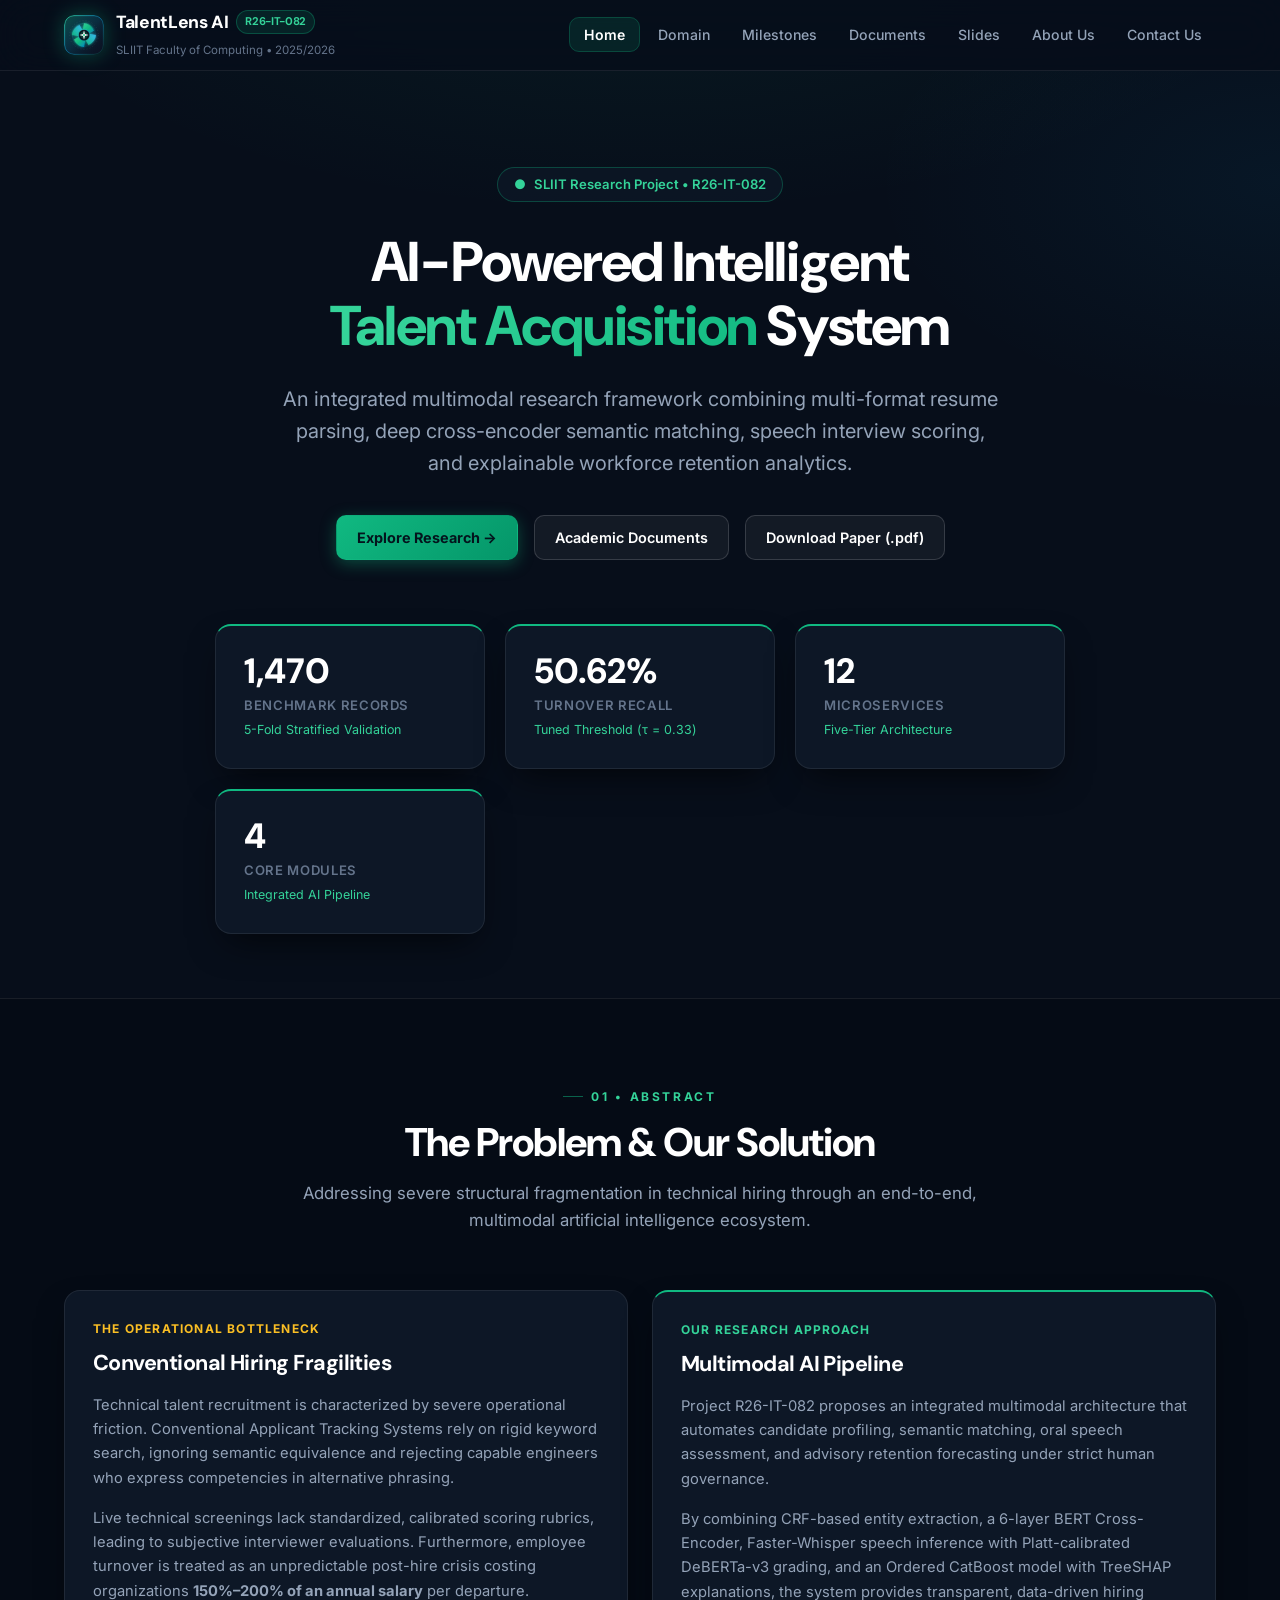
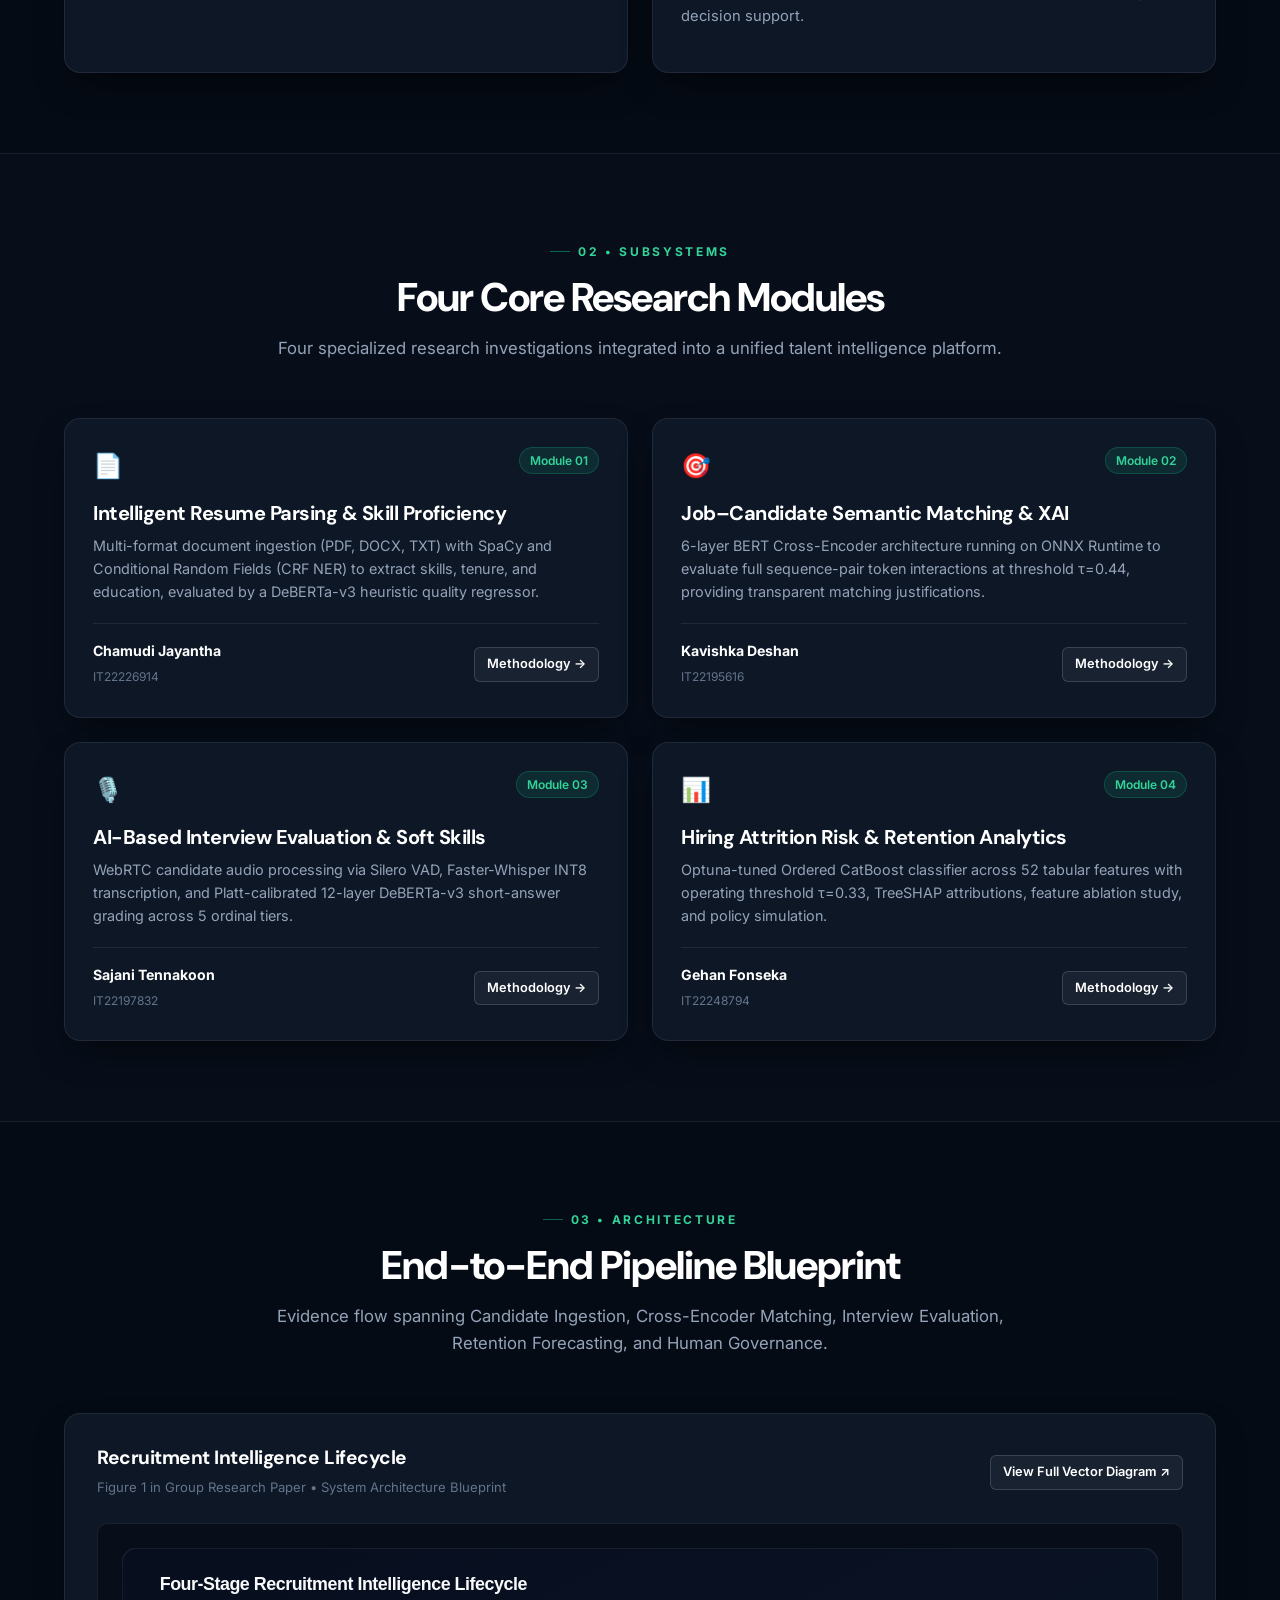
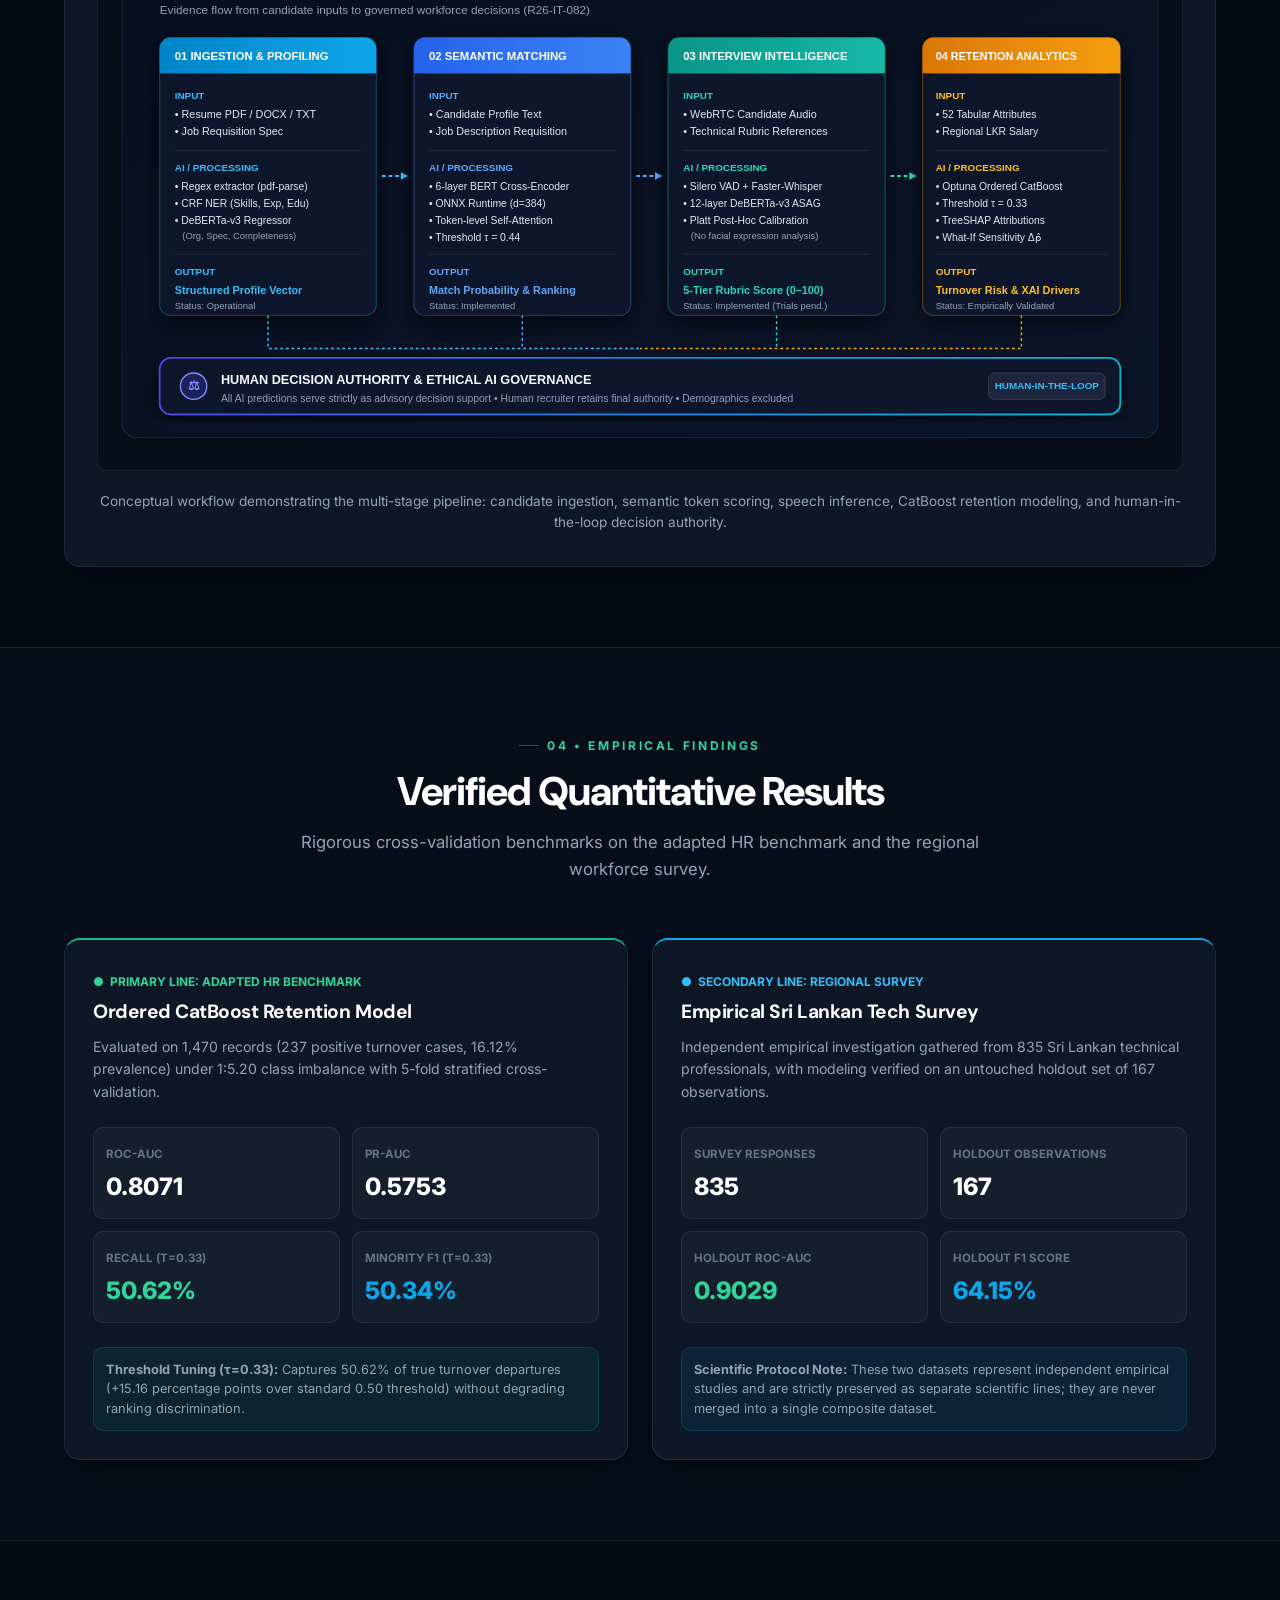
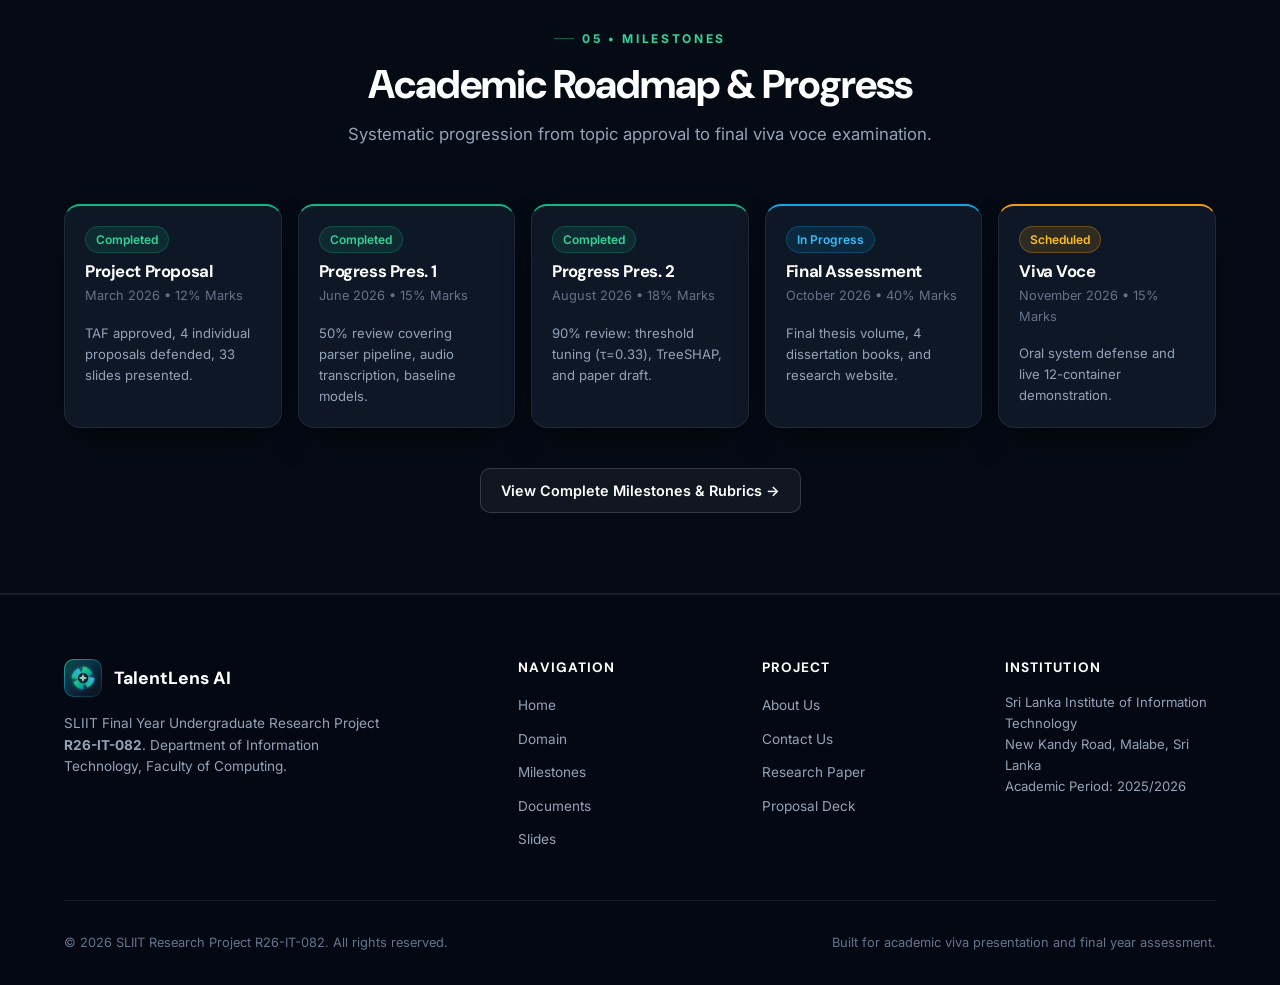
==== commit ee3e5179: "feat: Add professional TalentLens AI logo emblem, favicon, and brand integration" ====
--- a/index.html
+++ b/index.html
@@ -7,6 +7,7 @@
   <meta name="description" content="Official academic research showcase for SLIIT Final Year Project R26-IT-082: An Integrated Multimodal AI Framework for Technical Recruitment and Workforce Retention Analytics.">
   <meta name="author" content="SLIIT Research Group R26-IT-082">
   <link rel="stylesheet" href="assets/css/styles.css">
+  <link rel="icon" type="image/svg+xml" href="assets/images/talentlens-logo.svg">
 </head>
 <body>
 
@@ -14,7 +15,7 @@
   <header class="site-header" id="main-header">
     <div class="container nav-container">
       <a href="index.html" class="brand-link" id="brand-logo-action" aria-label="Return to Research Home Page">
-        <img src="assets/images/sliit-crest.png" alt="SLIIT University Crest" class="brand-crest">
+        <img src="assets/images/talentlens-logo.svg" alt="TalentLens AI Logo" class="brand-logo-img">
         <div class="brand-info">
           <span class="brand-title">
             TalentLens AI
@@ -412,8 +413,8 @@
     <div class="container">
       <div class="footer-grid">
         <div>
-          <div style="display: flex; align-items: center; gap: 10px; margin-bottom: 1rem;">
-            <img src="assets/images/sliit-crest.png" alt="SLIIT Crest" style="height: 36px; width: auto;">
+          <div style="display: flex; align-items: center; gap: 12px; margin-bottom: 1rem;">
+            <img src="assets/images/talentlens-logo.svg" alt="TalentLens AI Logo" style="height: 38px; width: 38px; border-radius: 8px;">
             <span style="font-weight: 800; font-family: var(--font-display); color: var(--text-white); font-size: 1.1rem;">
               TalentLens AI
             </span>
--- a/assets/css/styles.css
+++ b/assets/css/styles.css
@@ -169,9 +169,23 @@
 }
 
 .brand-crest {
-  height: 40px;
+  height: 38px;
   width: auto;
   object-fit: contain;
+}
+
+.brand-logo-img {
+  height: 40px;
+  width: 40px;
+  border-radius: 10px;
+  object-fit: contain;
+  transition: transform 0.25s cubic-bezier(0.34, 1.56, 0.64, 1), filter 0.25s ease;
+  filter: drop-shadow(0 0 10px rgba(16, 185, 129, 0.35));
+}
+
+.brand-link:hover .brand-logo-img {
+  transform: scale(1.08) rotate(3deg);
+  filter: drop-shadow(0 0 16px rgba(52, 211, 153, 0.6));
 }
 
 .brand-title {
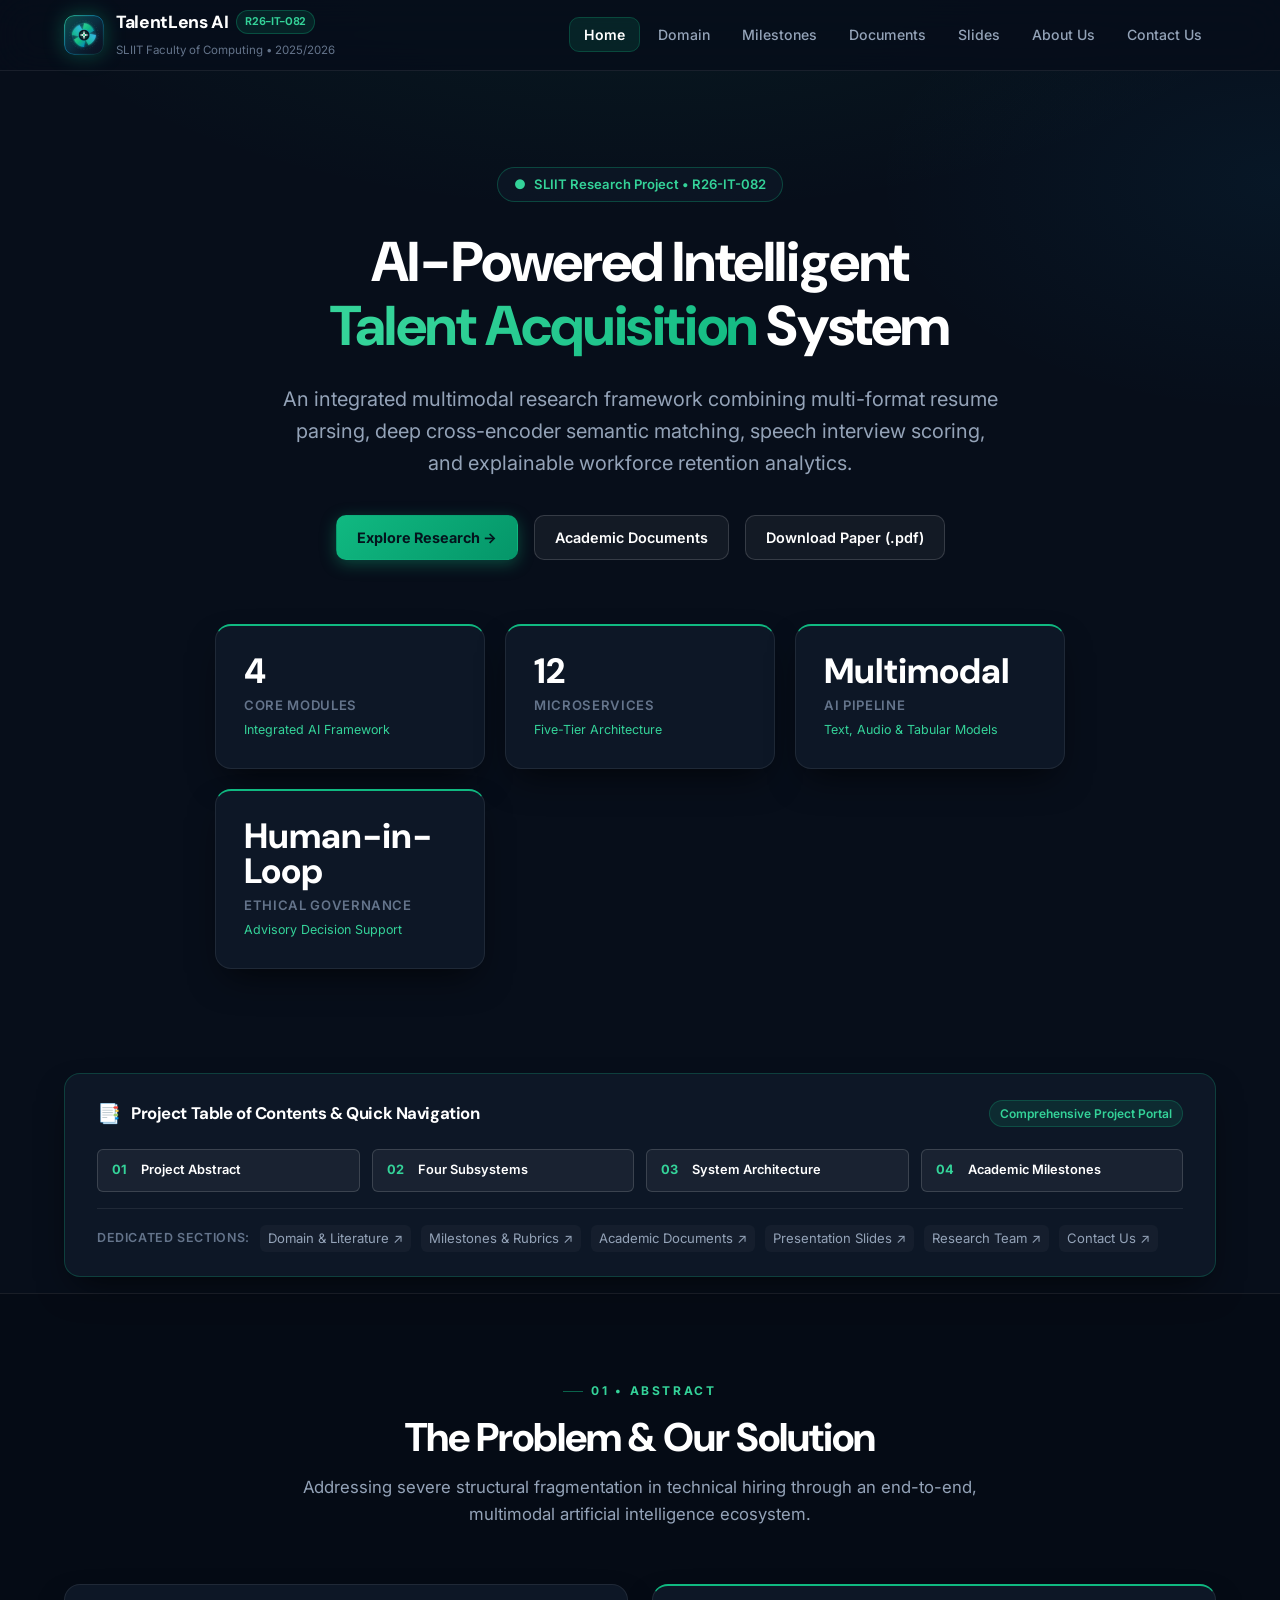
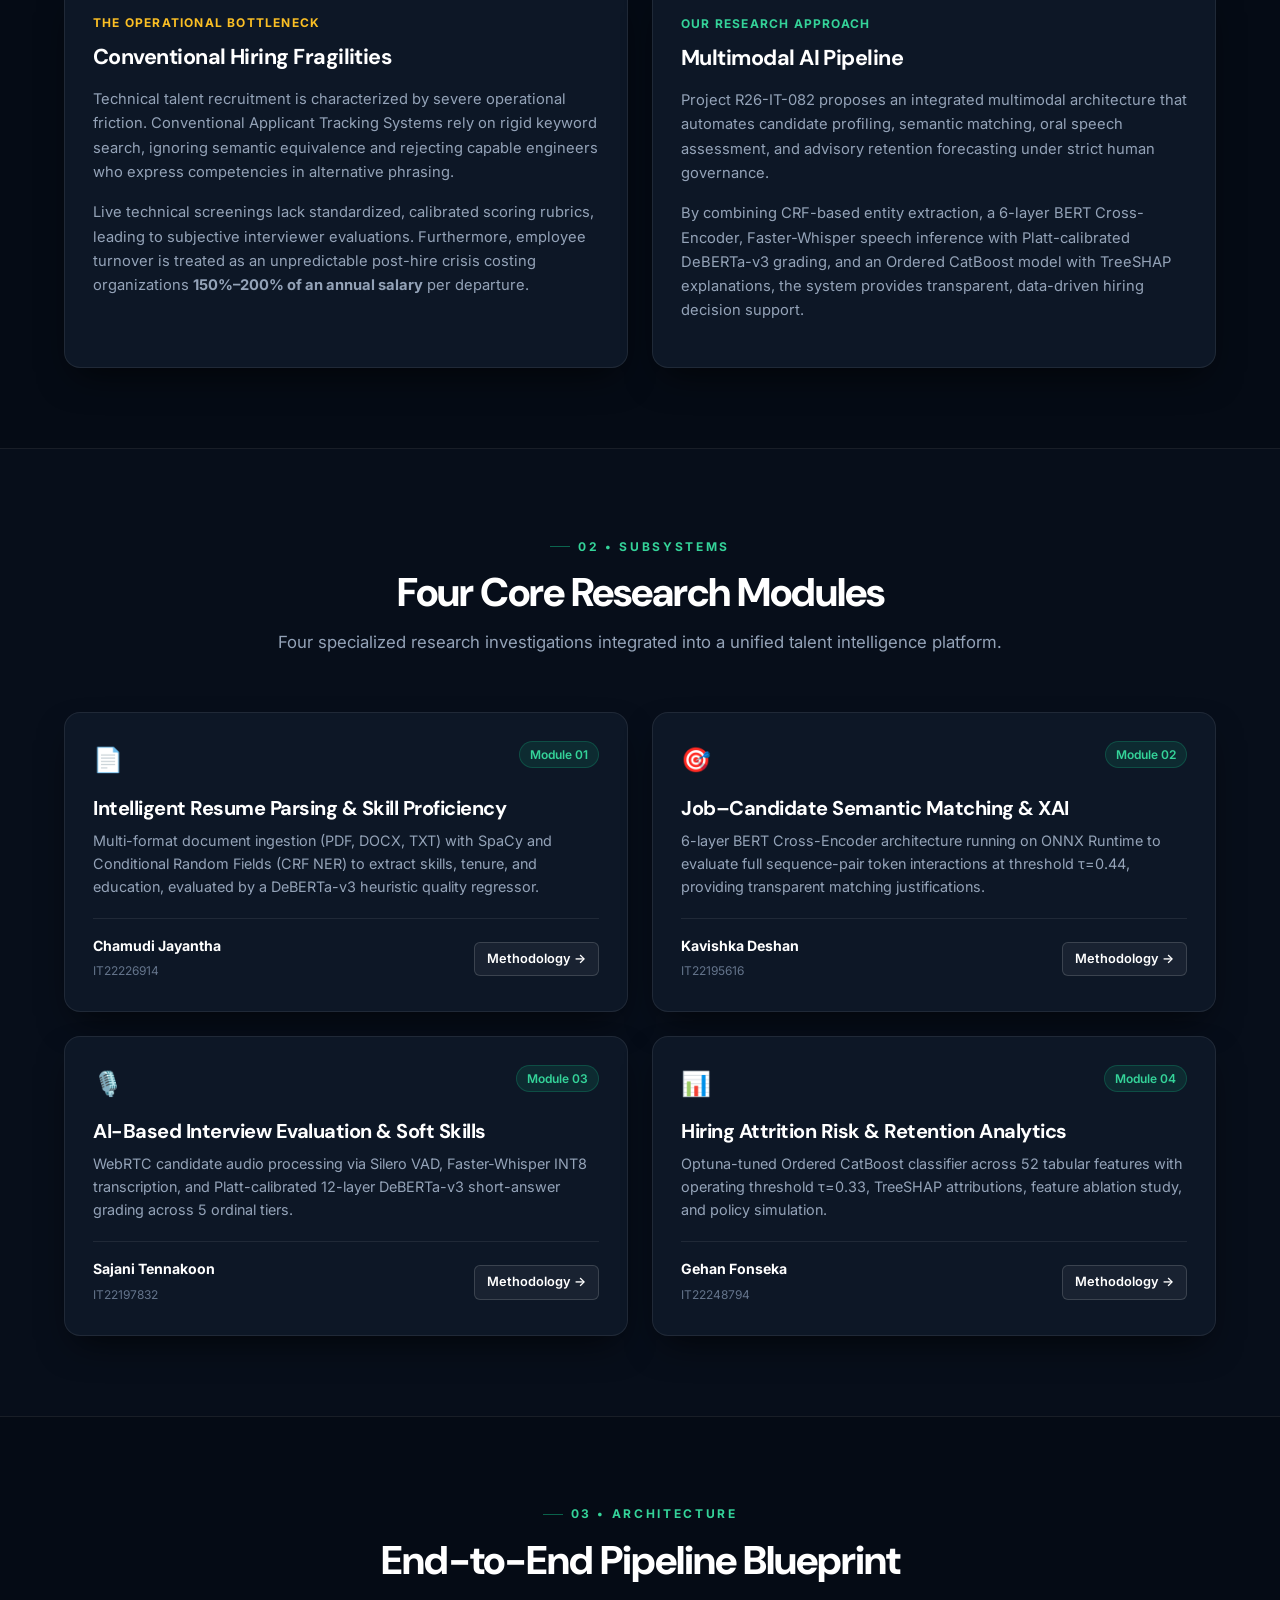
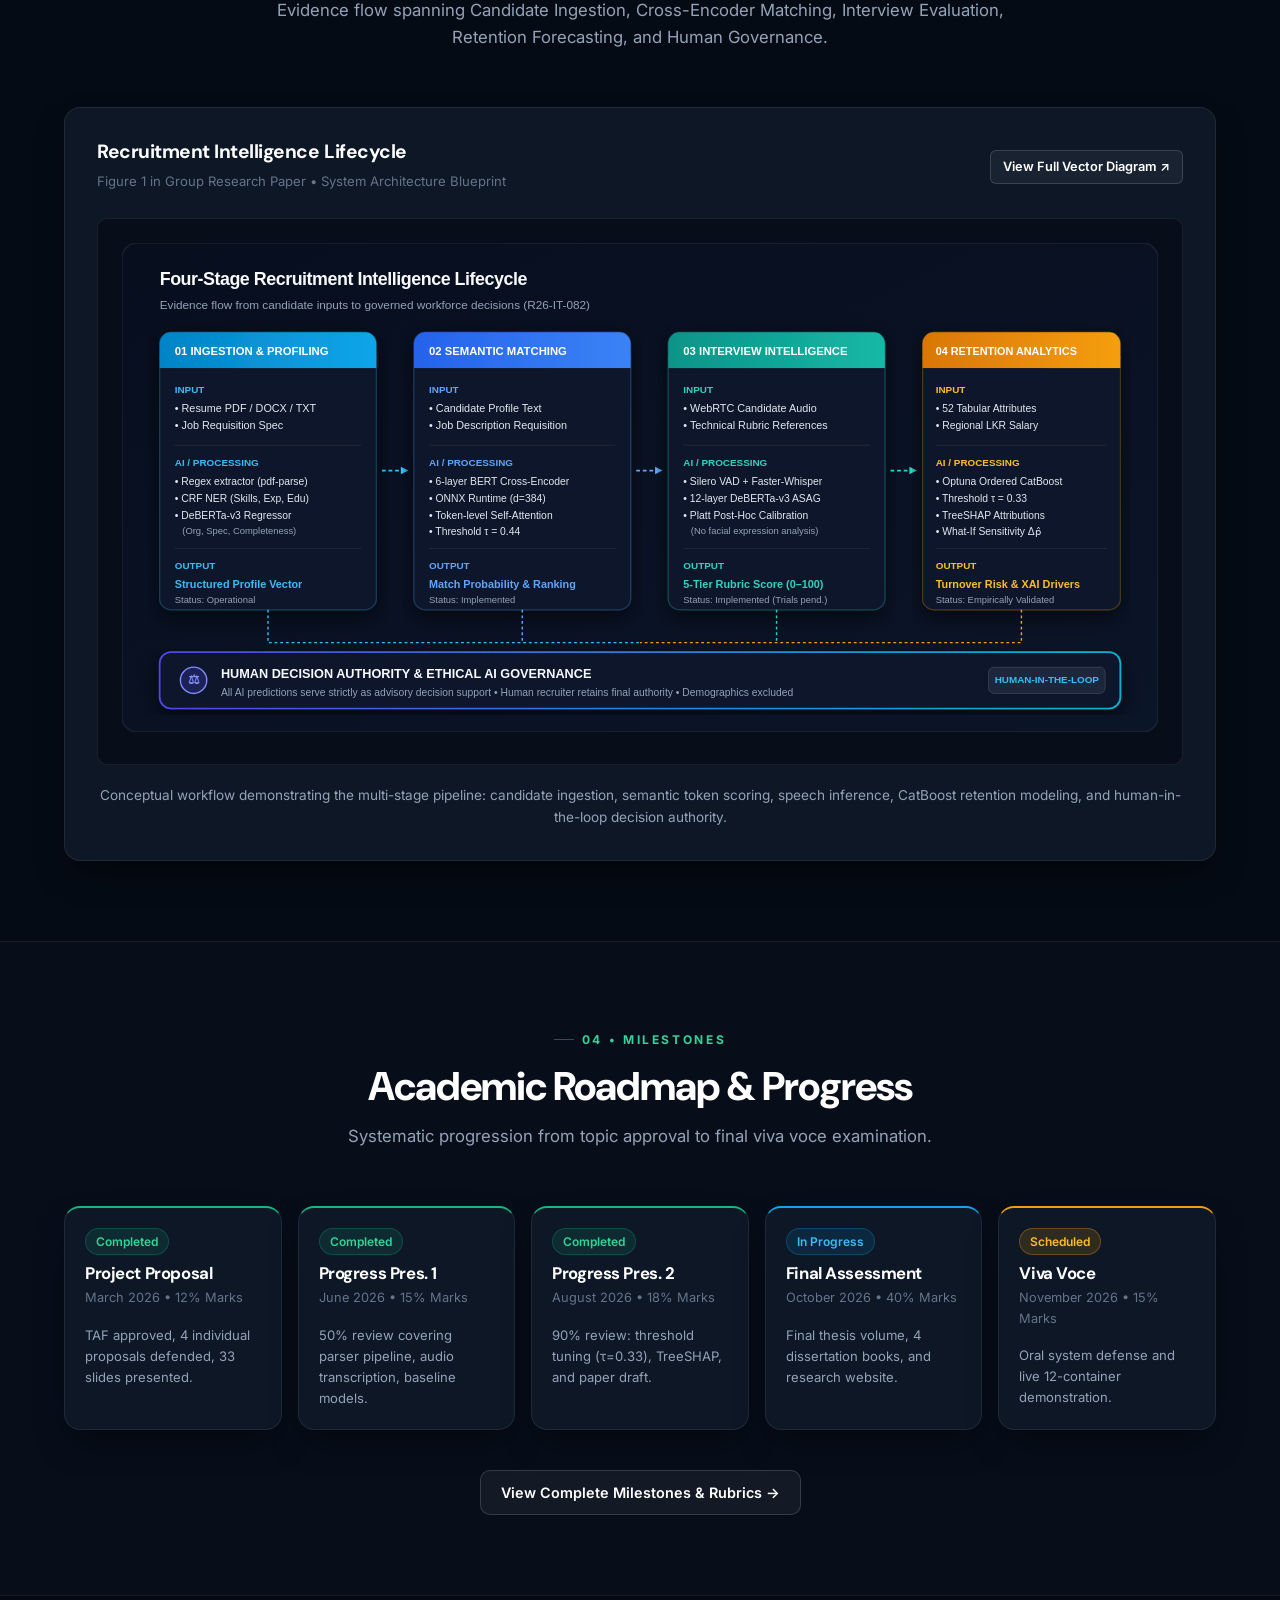
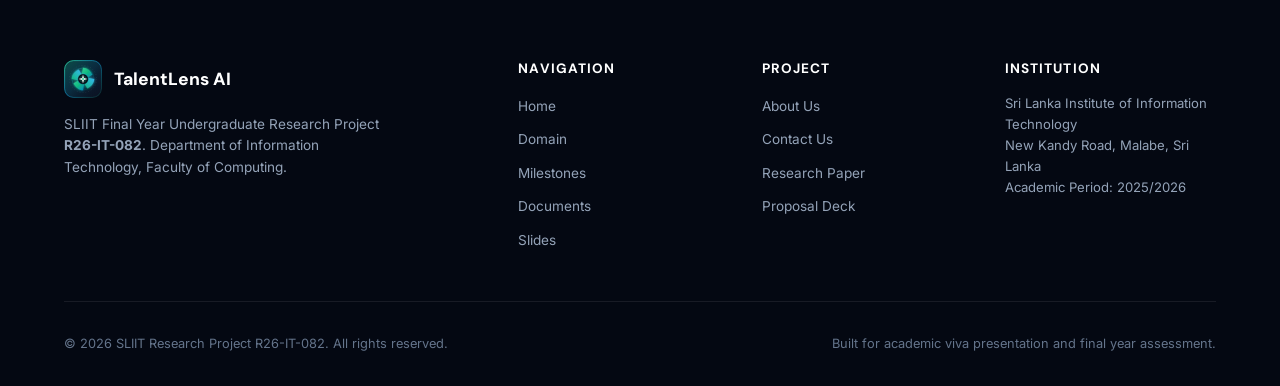
==== commit 5ca55c86: "refactor(home): streamline home page abstract, add table of contents navigation aid, and remove empi" ====
--- a/index.html
+++ b/index.html
@@ -73,18 +73,12 @@
             </a>
           </div>
 
-          <!-- 4 KEY METRICS -->
+          <!-- 4 KEY ARCHITECTURAL HIGHLIGHTS -->
           <div class="stats-grid" id="hero-stats">
             <div class="glass-card stat-card">
-              <div class="stat-num">1,470</div>
-              <div class="stat-lbl">Benchmark Records</div>
-              <div class="stat-desc">5-Fold Stratified Validation</div>
-            </div>
-
-            <div class="glass-card stat-card">
-              <div class="stat-num">50.62%</div>
-              <div class="stat-lbl">Turnover Recall</div>
-              <div class="stat-desc">Tuned Threshold (τ = 0.33)</div>
+              <div class="stat-num">4</div>
+              <div class="stat-lbl">Core Modules</div>
+              <div class="stat-desc">Integrated AI Framework</div>
             </div>
 
             <div class="glass-card stat-card">
@@ -94,10 +88,62 @@
             </div>
 
             <div class="glass-card stat-card">
-              <div class="stat-num">4</div>
-              <div class="stat-lbl">Core Modules</div>
-              <div class="stat-desc">Integrated AI Pipeline</div>
-            </div>
+              <div class="stat-num">Multimodal</div>
+              <div class="stat-lbl">AI Pipeline</div>
+              <div class="stat-desc">Text, Audio &amp; Tabular Models</div>
+            </div>
+
+            <div class="glass-card stat-card">
+              <div class="stat-num">Human-in-Loop</div>
+              <div class="stat-lbl">Ethical Governance</div>
+              <div class="stat-desc">Advisory Decision Support</div>
+            </div>
+          </div>
+        </div>
+      </div>
+    </section>
+
+    <!-- TABLE OF CONTENTS & QUICK NAVIGATIONAL AID -->
+    <section class="section" id="table-of-contents" style="padding: 2.5rem 0 1rem 0;">
+      <div class="container">
+        <div class="glass-card" style="padding: 1.5rem 2rem; border-color: rgba(16, 185, 129, 0.25);">
+          <div style="display: flex; justify-content: space-between; align-items: center; flex-wrap: wrap; gap: 1rem; margin-bottom: 1.25rem;">
+            <div style="display: flex; align-items: center; gap: 10px;">
+              <span style="font-size: 1.2rem;">📑</span>
+              <h2 style="font-size: 1.05rem; font-weight: 700; color: var(--text-white); margin: 0;">
+                Project Table of Contents &amp; Quick Navigation
+              </h2>
+            </div>
+            <span class="badge badge-emerald">Comprehensive Project Portal</span>
+          </div>
+
+          <div style="display: grid; grid-template-columns: repeat(auto-fit, minmax(200px, 1fr)); gap: 12px;">
+            <a href="#abstract" class="btn btn-secondary btn-sm" style="justify-content: flex-start; padding: 10px 14px;">
+              <span style="color: var(--primary-glow); font-weight: 700; margin-right: 6px;">01</span>
+              <span>Project Abstract</span>
+            </a>
+            <a href="#modules" class="btn btn-secondary btn-sm" style="justify-content: flex-start; padding: 10px 14px;">
+              <span style="color: var(--primary-glow); font-weight: 700; margin-right: 6px;">02</span>
+              <span>Four Subsystems</span>
+            </a>
+            <a href="#architecture" class="btn btn-secondary btn-sm" style="justify-content: flex-start; padding: 10px 14px;">
+              <span style="color: var(--primary-glow); font-weight: 700; margin-right: 6px;">03</span>
+              <span>System Architecture</span>
+            </a>
+            <a href="#timeline" class="btn btn-secondary btn-sm" style="justify-content: flex-start; padding: 10px 14px;">
+              <span style="color: var(--primary-glow); font-weight: 700; margin-right: 6px;">04</span>
+              <span>Academic Milestones</span>
+            </a>
+          </div>
+
+          <div style="display: flex; flex-wrap: wrap; gap: 10px; border-top: 1px solid var(--border-subtle); padding-top: 1rem; margin-top: 1rem; align-items: center;">
+            <span style="font-size: 0.78rem; font-weight: 600; color: var(--text-dim); text-transform: uppercase; letter-spacing: 0.05em;">Dedicated Sections:</span>
+            <a href="domain.html" style="font-size: 0.82rem; color: var(--text-muted); text-decoration: none; padding: 3px 8px; border-radius: var(--radius-sm); background: rgba(255,255,255,0.03);">Domain &amp; Literature ↗</a>
+            <a href="milestones.html" style="font-size: 0.82rem; color: var(--text-muted); text-decoration: none; padding: 3px 8px; border-radius: var(--radius-sm); background: rgba(255,255,255,0.03);">Milestones &amp; Rubrics ↗</a>
+            <a href="documents.html" style="font-size: 0.82rem; color: var(--text-muted); text-decoration: none; padding: 3px 8px; border-radius: var(--radius-sm); background: rgba(255,255,255,0.03);">Academic Documents ↗</a>
+            <a href="presentations.html" style="font-size: 0.82rem; color: var(--text-muted); text-decoration: none; padding: 3px 8px; border-radius: var(--radius-sm); background: rgba(255,255,255,0.03);">Presentation Slides ↗</a>
+            <a href="about.html" style="font-size: 0.82rem; color: var(--text-muted); text-decoration: none; padding: 3px 8px; border-radius: var(--radius-sm); background: rgba(255,255,255,0.03);">Research Team ↗</a>
+            <a href="contact.html" style="font-size: 0.82rem; color: var(--text-muted); text-decoration: none; padding: 3px 8px; border-radius: var(--radius-sm); background: rgba(255,255,255,0.03);">Contact Us ↗</a>
           </div>
         </div>
       </div>
@@ -268,94 +314,11 @@
       </div>
     </section>
 
-    <!-- SECTION 4: EMPIRICAL FINDINGS -->
-    <section class="section" id="findings">
+    <!-- SECTION 4: MILESTONES PREVIEW -->
+    <section class="section" id="timeline">
       <div class="container">
         <div class="section-header">
-          <div class="section-eyebrow">04 • Empirical Findings</div>
-          <h2 class="section-title">Verified Quantitative Results</h2>
-          <p class="section-desc">
-            Rigorous cross-validation benchmarks on the adapted HR benchmark and the regional workforce survey.
-          </p>
-        </div>
-
-        <div class="grid-2">
-          <!-- Dataset 1 -->
-          <div class="glass-card" style="border-top: 2px solid var(--primary);">
-            <div style="display: inline-flex; align-items: center; gap: 6px; font-size: 0.75rem; font-weight: 700; color: var(--primary-glow); margin-bottom: 0.5rem; text-transform: uppercase;">
-              <span>●</span> Primary Line: Adapted HR Benchmark
-            </div>
-            <h3 style="font-size: 1.2rem; color: var(--text-white); margin-bottom: 0.75rem;">Ordered CatBoost Retention Model</h3>
-            <p style="font-size: 0.88rem; color: var(--text-muted); line-height: 1.6; margin-bottom: 1.5rem;">
-              Evaluated on 1,470 records (237 positive turnover cases, 16.12% prevalence) under 1:5.20 class imbalance with 5-fold stratified cross-validation.
-            </p>
-
-            <div style="display: grid; grid-template-columns: repeat(2, 1fr); gap: 12px; margin-bottom: 1.5rem;">
-              <div style="background: rgba(255,255,255,0.03); padding: 12px; border-radius: var(--radius-md); border: 1px solid var(--border-subtle);">
-                <span style="font-size: 0.72rem; color: var(--text-dim); text-transform: uppercase; font-weight: 700;">ROC-AUC</span>
-                <p style="font-size: 1.5rem; font-weight: 800; color: var(--text-white); margin-top: 2px;">0.8071</p>
-              </div>
-              <div style="background: rgba(255,255,255,0.03); padding: 12px; border-radius: var(--radius-md); border: 1px solid var(--border-subtle);">
-                <span style="font-size: 0.72rem; color: var(--text-dim); text-transform: uppercase; font-weight: 700;">PR-AUC</span>
-                <p style="font-size: 1.5rem; font-weight: 800; color: var(--text-white); margin-top: 2px;">0.5753</p>
-              </div>
-              <div style="background: rgba(255,255,255,0.03); padding: 12px; border-radius: var(--radius-md); border: 1px solid var(--border-subtle);">
-                <span style="font-size: 0.72rem; color: var(--text-dim); text-transform: uppercase; font-weight: 700;">Recall (τ=0.33)</span>
-                <p style="font-size: 1.5rem; font-weight: 800; color: var(--primary-glow); margin-top: 2px;">50.62%</p>
-              </div>
-              <div style="background: rgba(255,255,255,0.03); padding: 12px; border-radius: var(--radius-md); border: 1px solid var(--border-subtle);">
-                <span style="font-size: 0.72rem; color: var(--text-dim); text-transform: uppercase; font-weight: 700;">Minority F1 (τ=0.33)</span>
-                <p style="font-size: 1.5rem; font-weight: 800; color: var(--accent-blue); margin-top: 2px;">50.34%</p>
-              </div>
-            </div>
-
-            <div style="background: rgba(16, 185, 129, 0.08); border: 1px solid rgba(16, 185, 129, 0.2); border-radius: var(--radius-md); padding: 12px; font-size: 0.8rem; color: var(--text-muted); line-height: 1.5;">
-              <strong>Threshold Tuning (τ=0.33):</strong> Captures 50.62% of true turnover departures (+15.16 percentage points over standard 0.50 threshold) without degrading ranking discrimination.
-            </div>
-          </div>
-
-          <!-- Dataset 2 -->
-          <div class="glass-card" style="border-top: 2px solid var(--accent-blue);">
-            <div style="display: inline-flex; align-items: center; gap: 6px; font-size: 0.75rem; font-weight: 700; color: #38bdf8; margin-bottom: 0.5rem; text-transform: uppercase;">
-              <span>●</span> Secondary Line: Regional Survey
-            </div>
-            <h3 style="font-size: 1.2rem; color: var(--text-white); margin-bottom: 0.75rem;">Empirical Sri Lankan Tech Survey</h3>
-            <p style="font-size: 0.88rem; color: var(--text-muted); line-height: 1.6; margin-bottom: 1.5rem;">
-              Independent empirical investigation gathered from 835 Sri Lankan technical professionals, with modeling verified on an untouched holdout set of 167 observations.
-            </p>
-
-            <div style="display: grid; grid-template-columns: repeat(2, 1fr); gap: 12px; margin-bottom: 1.5rem;">
-              <div style="background: rgba(255,255,255,0.03); padding: 12px; border-radius: var(--radius-md); border: 1px solid var(--border-subtle);">
-                <span style="font-size: 0.72rem; color: var(--text-dim); text-transform: uppercase; font-weight: 700;">Survey Responses</span>
-                <p style="font-size: 1.5rem; font-weight: 800; color: var(--text-white); margin-top: 2px;">835</p>
-              </div>
-              <div style="background: rgba(255,255,255,0.03); padding: 12px; border-radius: var(--radius-md); border: 1px solid var(--border-subtle);">
-                <span style="font-size: 0.72rem; color: var(--text-dim); text-transform: uppercase; font-weight: 700;">Holdout Observations</span>
-                <p style="font-size: 1.5rem; font-weight: 800; color: var(--text-white); margin-top: 2px;">167</p>
-              </div>
-              <div style="background: rgba(255,255,255,0.03); padding: 12px; border-radius: var(--radius-md); border: 1px solid var(--border-subtle);">
-                <span style="font-size: 0.72rem; color: var(--text-dim); text-transform: uppercase; font-weight: 700;">Holdout ROC-AUC</span>
-                <p style="font-size: 1.5rem; font-weight: 800; color: var(--primary-glow); margin-top: 2px;">0.9029</p>
-              </div>
-              <div style="background: rgba(255,255,255,0.03); padding: 12px; border-radius: var(--radius-md); border: 1px solid var(--border-subtle);">
-                <span style="font-size: 0.72rem; color: var(--text-dim); text-transform: uppercase; font-weight: 700;">Holdout F1 Score</span>
-                <p style="font-size: 1.5rem; font-weight: 800; color: var(--accent-blue); margin-top: 2px;">64.15%</p>
-              </div>
-            </div>
-
-            <div style="background: rgba(14, 165, 233, 0.08); border: 1px solid rgba(14, 165, 233, 0.2); border-radius: var(--radius-md); padding: 12px; font-size: 0.8rem; color: var(--text-muted); line-height: 1.5;">
-              <strong>Scientific Protocol Note:</strong> These two datasets represent independent empirical studies and are strictly preserved as separate scientific lines; they are never merged into a single composite dataset.
-            </div>
-          </div>
-        </div>
-      </div>
-    </section>
-
-    <!-- SECTION 5: MILESTONES PREVIEW -->
-    <section class="section section-alt" id="timeline">
-      <div class="container">
-        <div class="section-header">
-          <div class="section-eyebrow">05 • Milestones</div>
+          <div class="section-eyebrow">04 • Milestones</div>
           <h2 class="section-title">Academic Roadmap &amp; Progress</h2>
           <p class="section-desc">
             Systematic progression from topic approval to final viva voce examination.
--- a/assets/css/styles.css
+++ b/assets/css/styles.css
@@ -980,7 +980,13 @@
   width: 100%;
   height: 100%;
   object-fit: cover;
+  object-position: center 20%;
   display: block;
+  transition: transform 0.35s cubic-bezier(0.4, 0, 0.2, 1);
+}
+
+.profile-card:hover .profile-img {
+  transform: scale(1.04);
 }
 
 .profile-body {
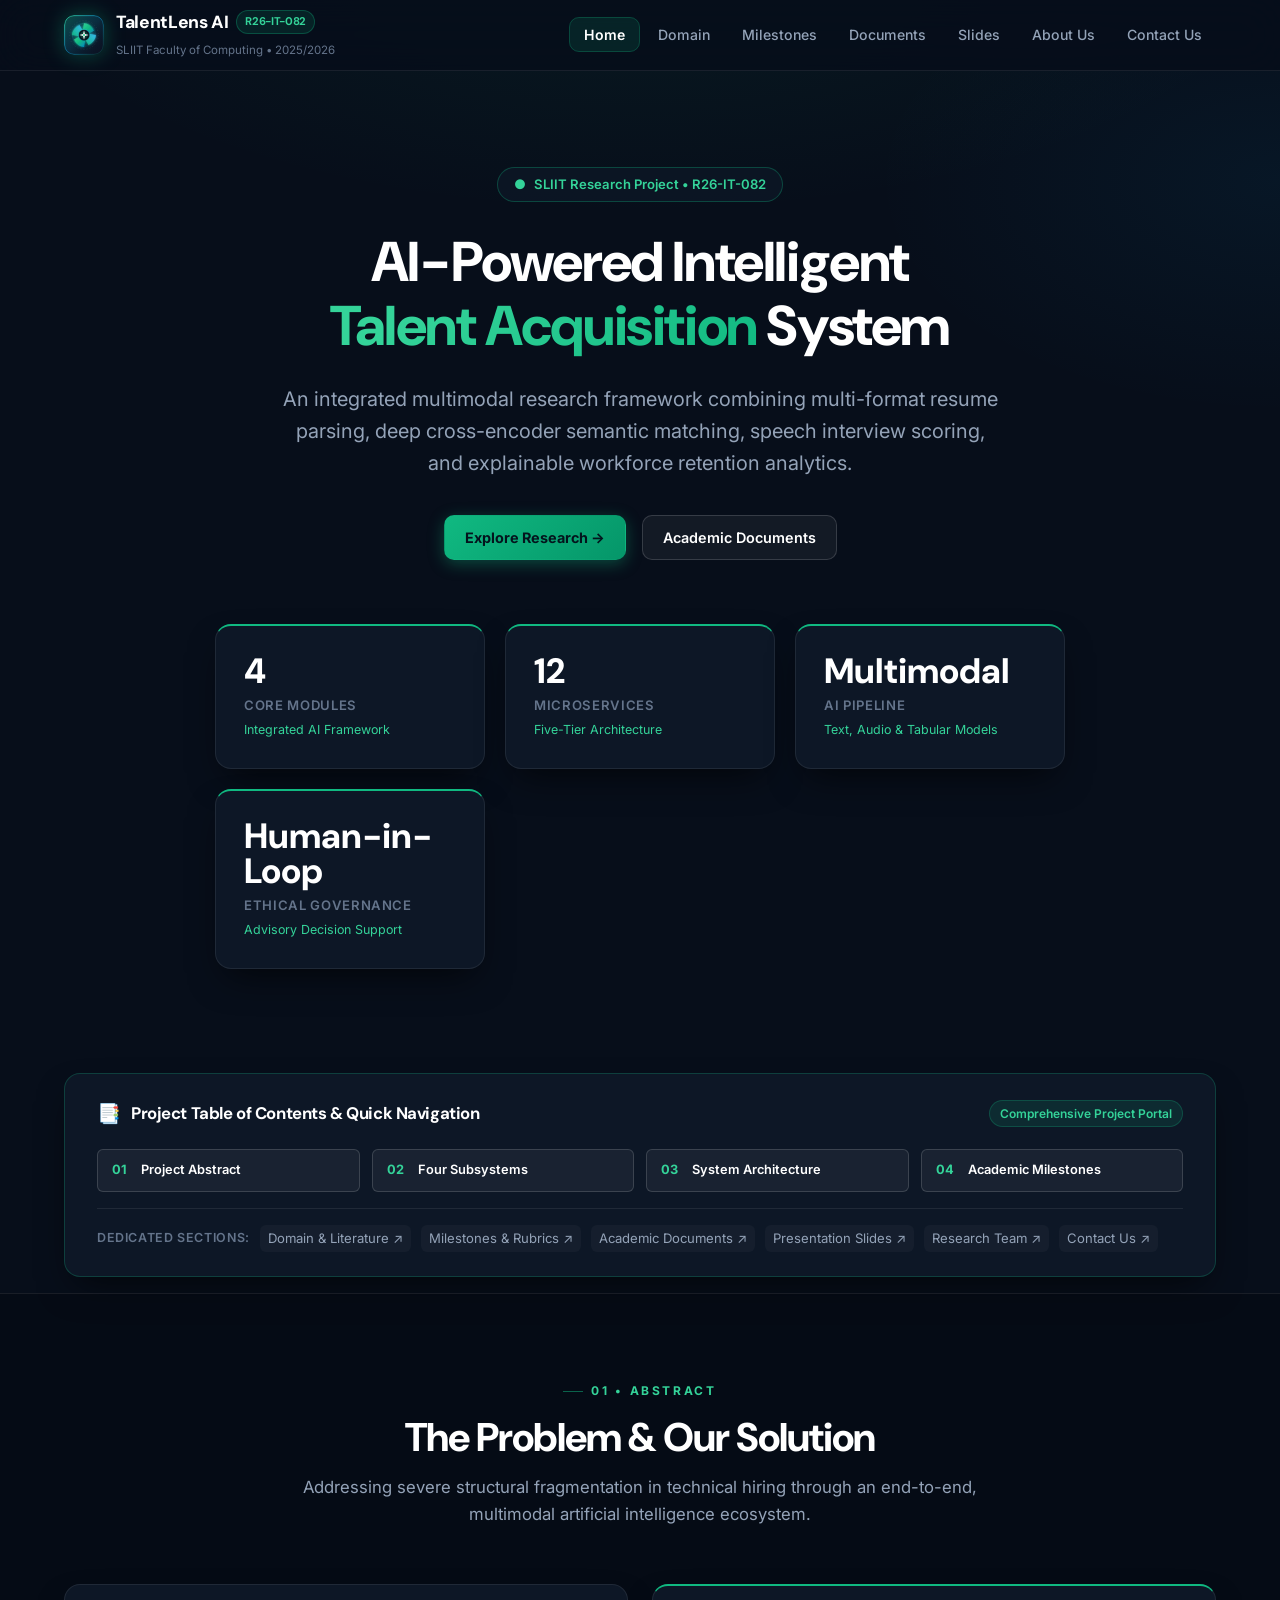
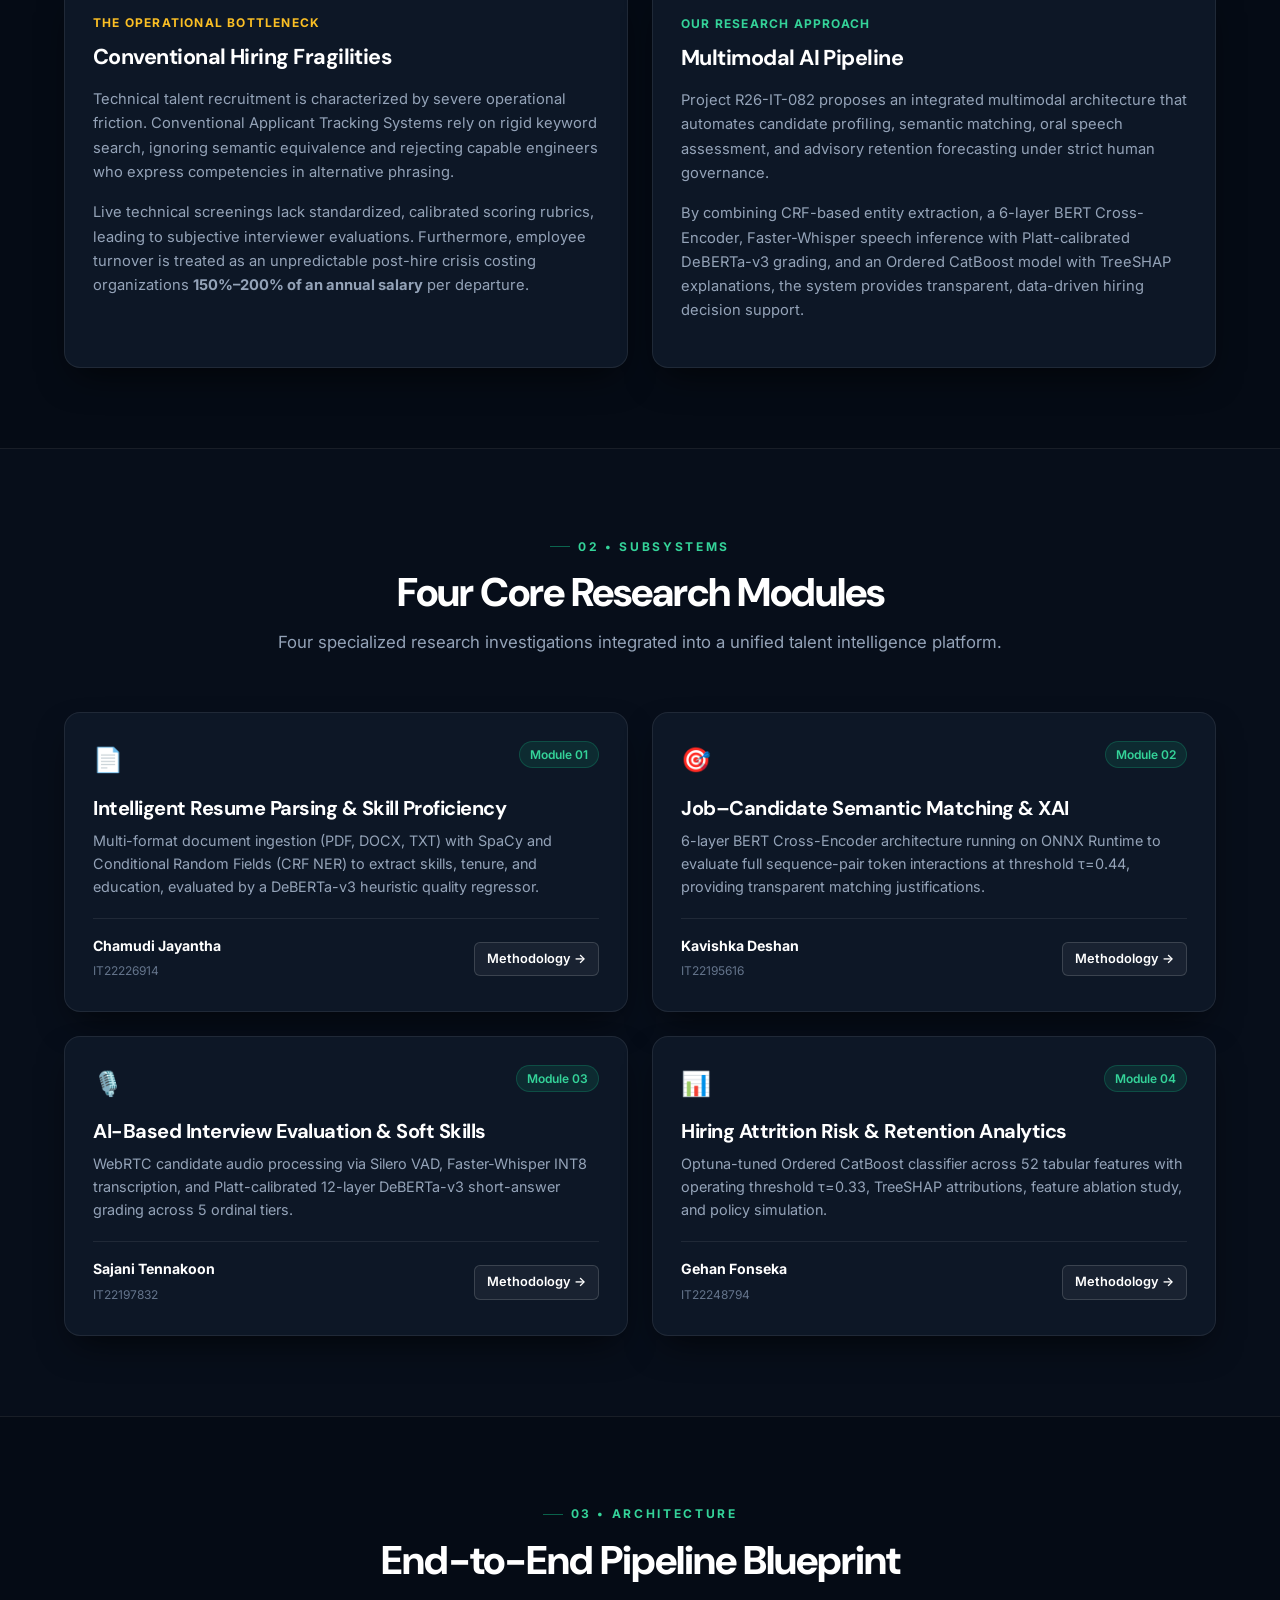
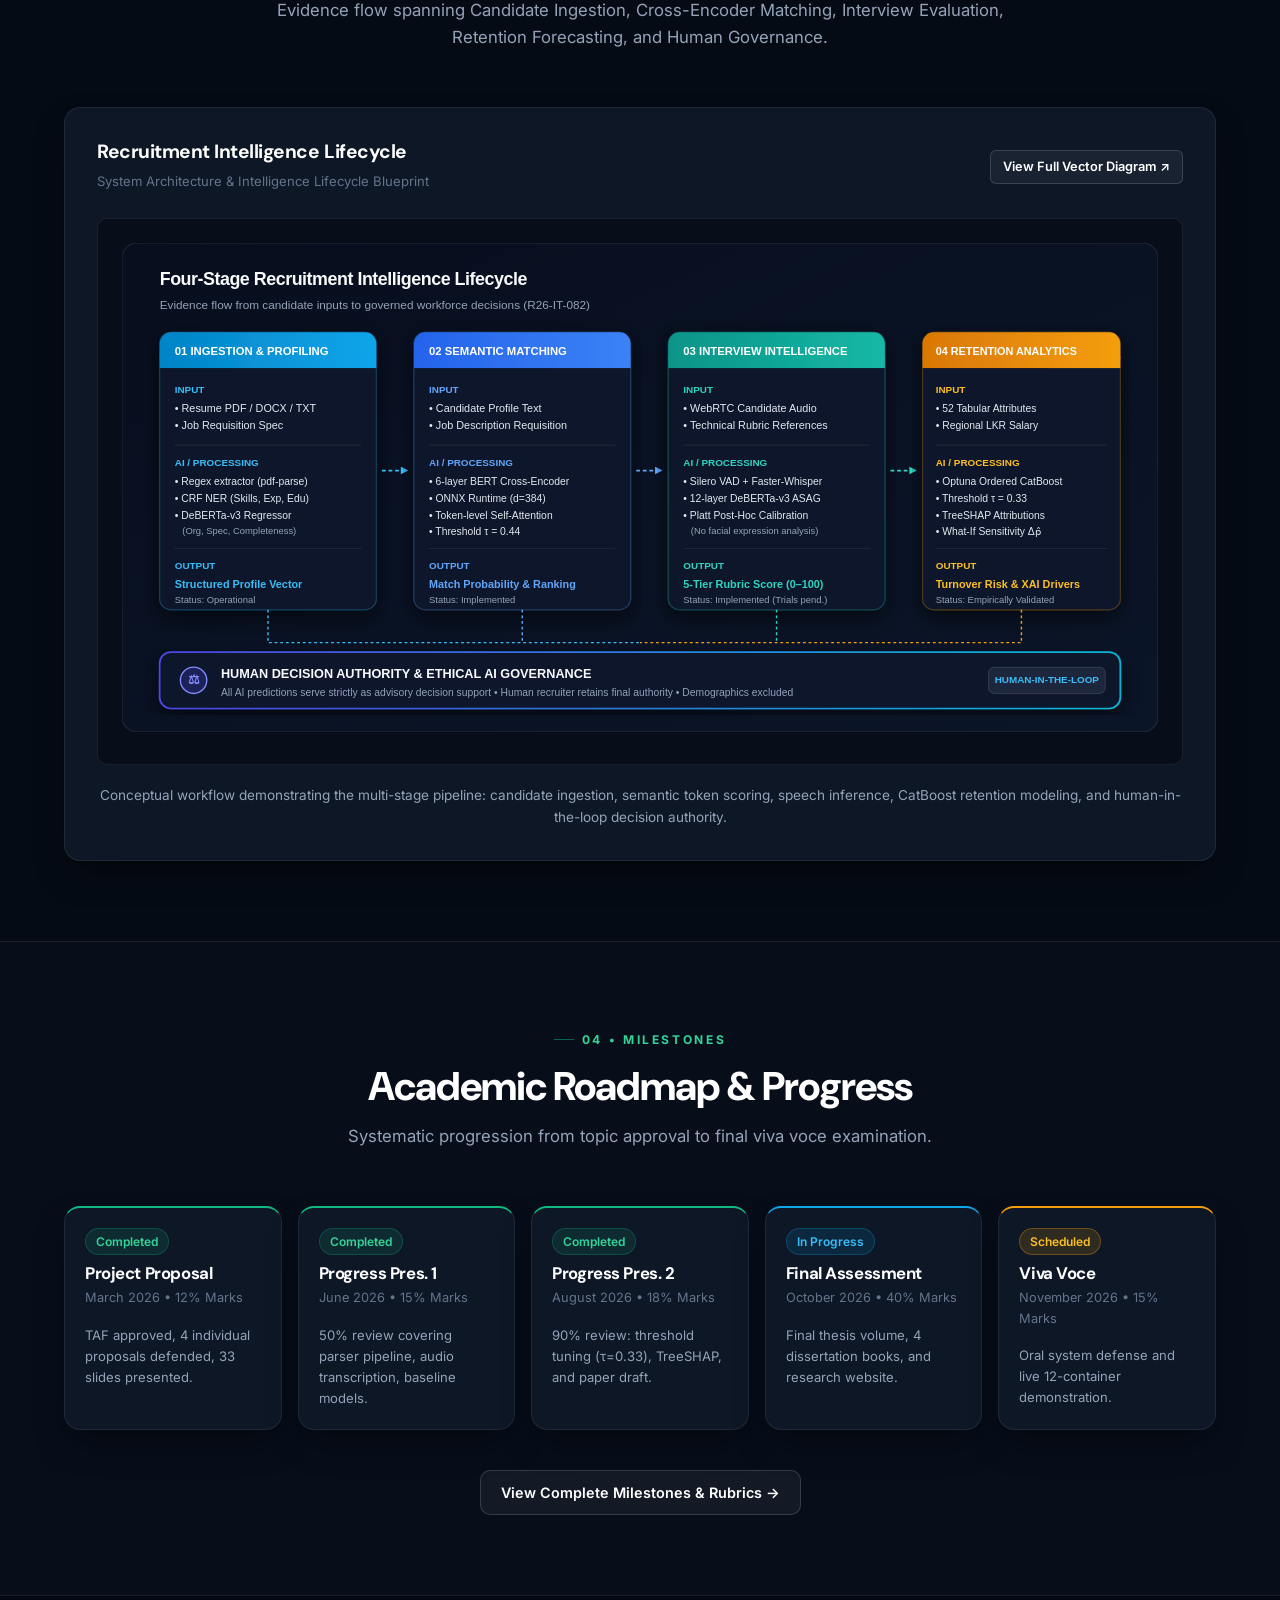
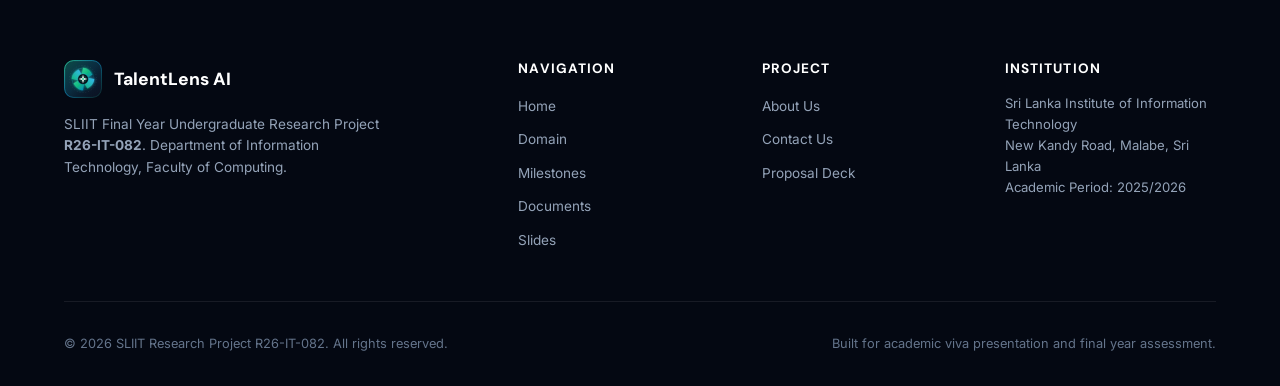
==== commit 2fb973e0: "refactor: Remove research paper downloads, catalog entries, and links across entire website" ====
--- a/index.html
+++ b/index.html
@@ -68,9 +68,6 @@
             <a href="documents.html" class="btn btn-secondary" id="hero-btn-docs">
               Academic Documents
             </a>
-            <a href="assets/documents/Multimodal-AI-Talent-Acquisition-Research-Paper.pdf" class="btn btn-secondary" download id="hero-btn-paper">
-              Download Paper (.pdf)
-            </a>
           </div>
 
           <!-- 4 KEY ARCHITECTURAL HIGHLIGHTS -->
@@ -296,7 +293,7 @@
           <div style="display: flex; justify-content: space-between; align-items: center; margin-bottom: 1.5rem; flex-wrap: wrap; gap: 12px;">
             <div>
               <h3 style="color: var(--text-white); font-size: 1.2rem; margin-bottom: 4px;">Recruitment Intelligence Lifecycle</h3>
-              <span style="font-size: 0.82rem; color: var(--text-dim);">Figure 1 in Group Research Paper • System Architecture Blueprint</span>
+              <span style="font-size: 0.82rem; color: var(--text-dim);">System Architecture &amp; Intelligence Lifecycle Blueprint</span>
             </div>
             <a href="assets/images/diagrams/recruitment-lifecycle.svg" target="_blank" class="btn btn-secondary btn-sm">
               View Full Vector Diagram ↗
@@ -403,7 +400,6 @@
           <ul class="footer-links">
             <li><a href="about.html">About Us</a></li>
             <li><a href="contact.html">Contact Us</a></li>
-            <li><a href="assets/documents/Multimodal-AI-Talent-Acquisition-Research-Paper.pdf" target="_blank">Research Paper</a></li>
             <li><a href="assets/presentations/R26-IT-082-Proposal-Presentation.pptx" download>Proposal Deck</a></li>
           </ul>
         </div>
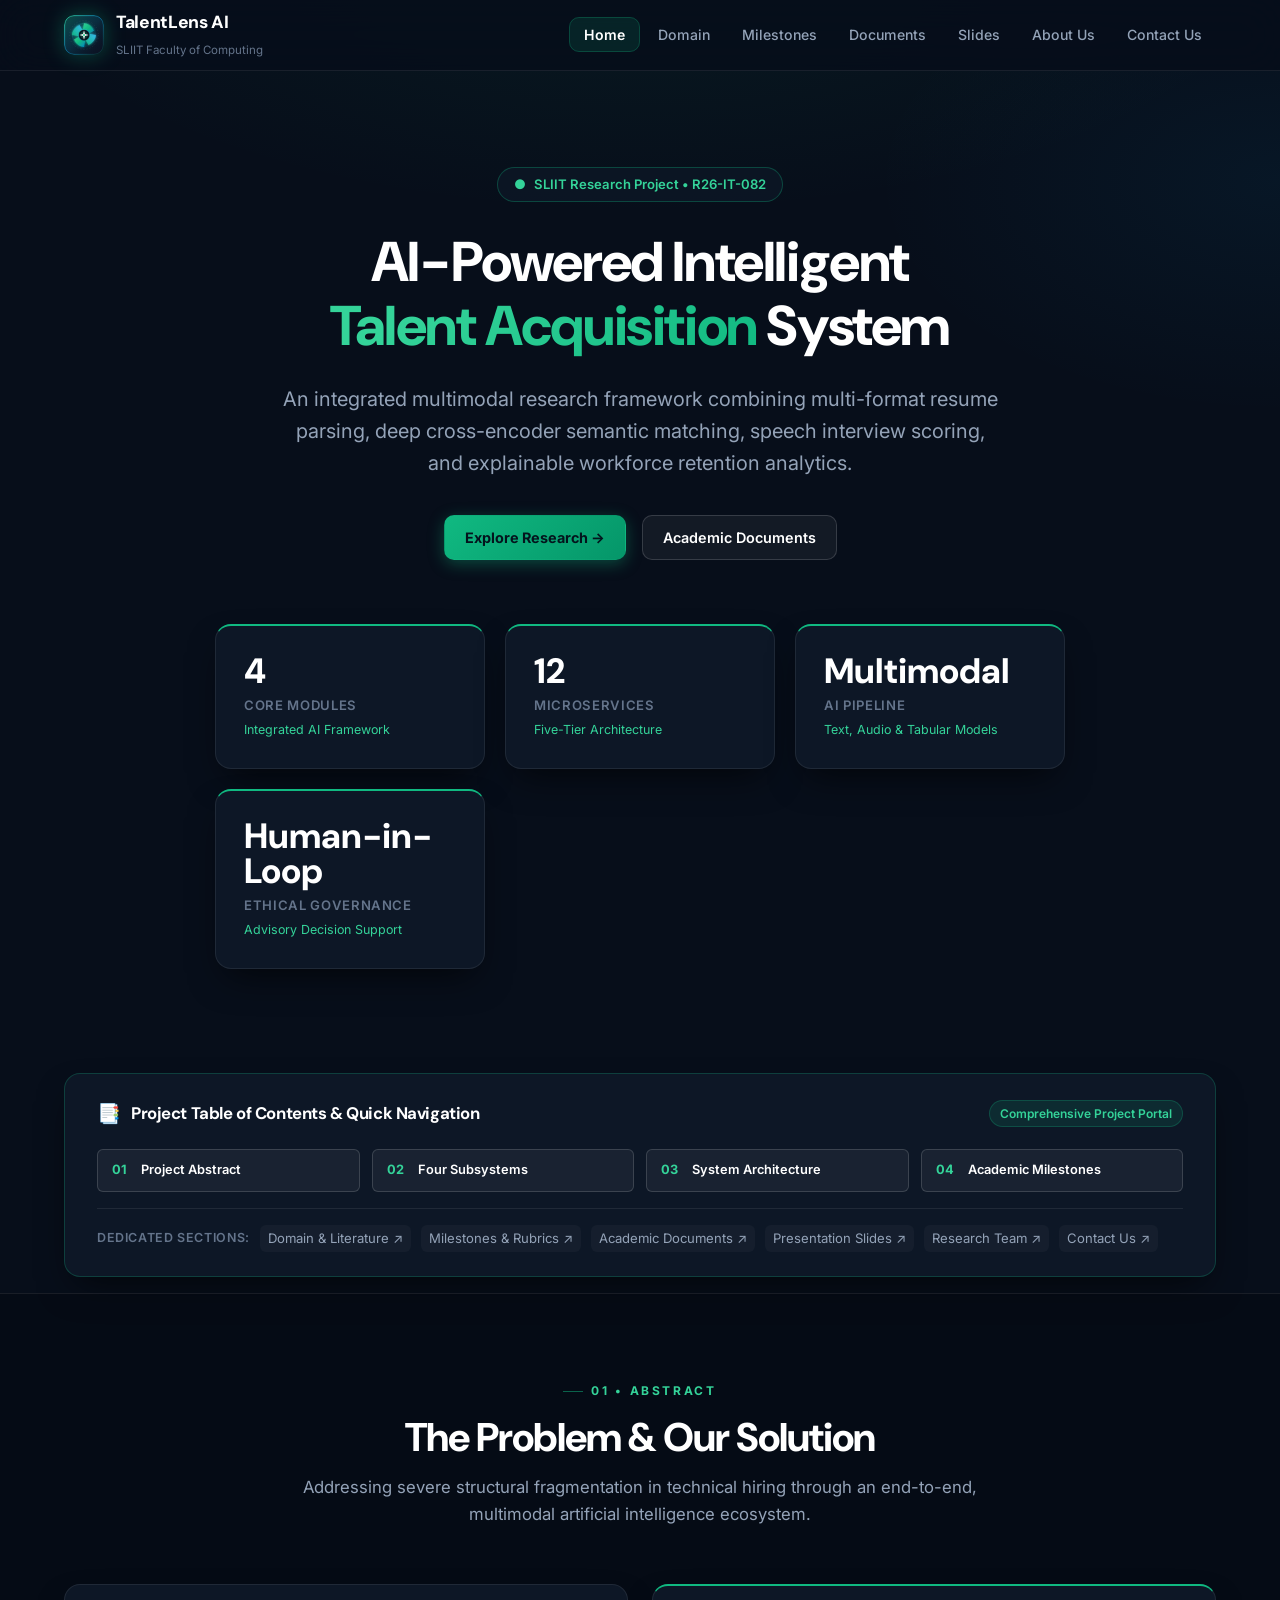
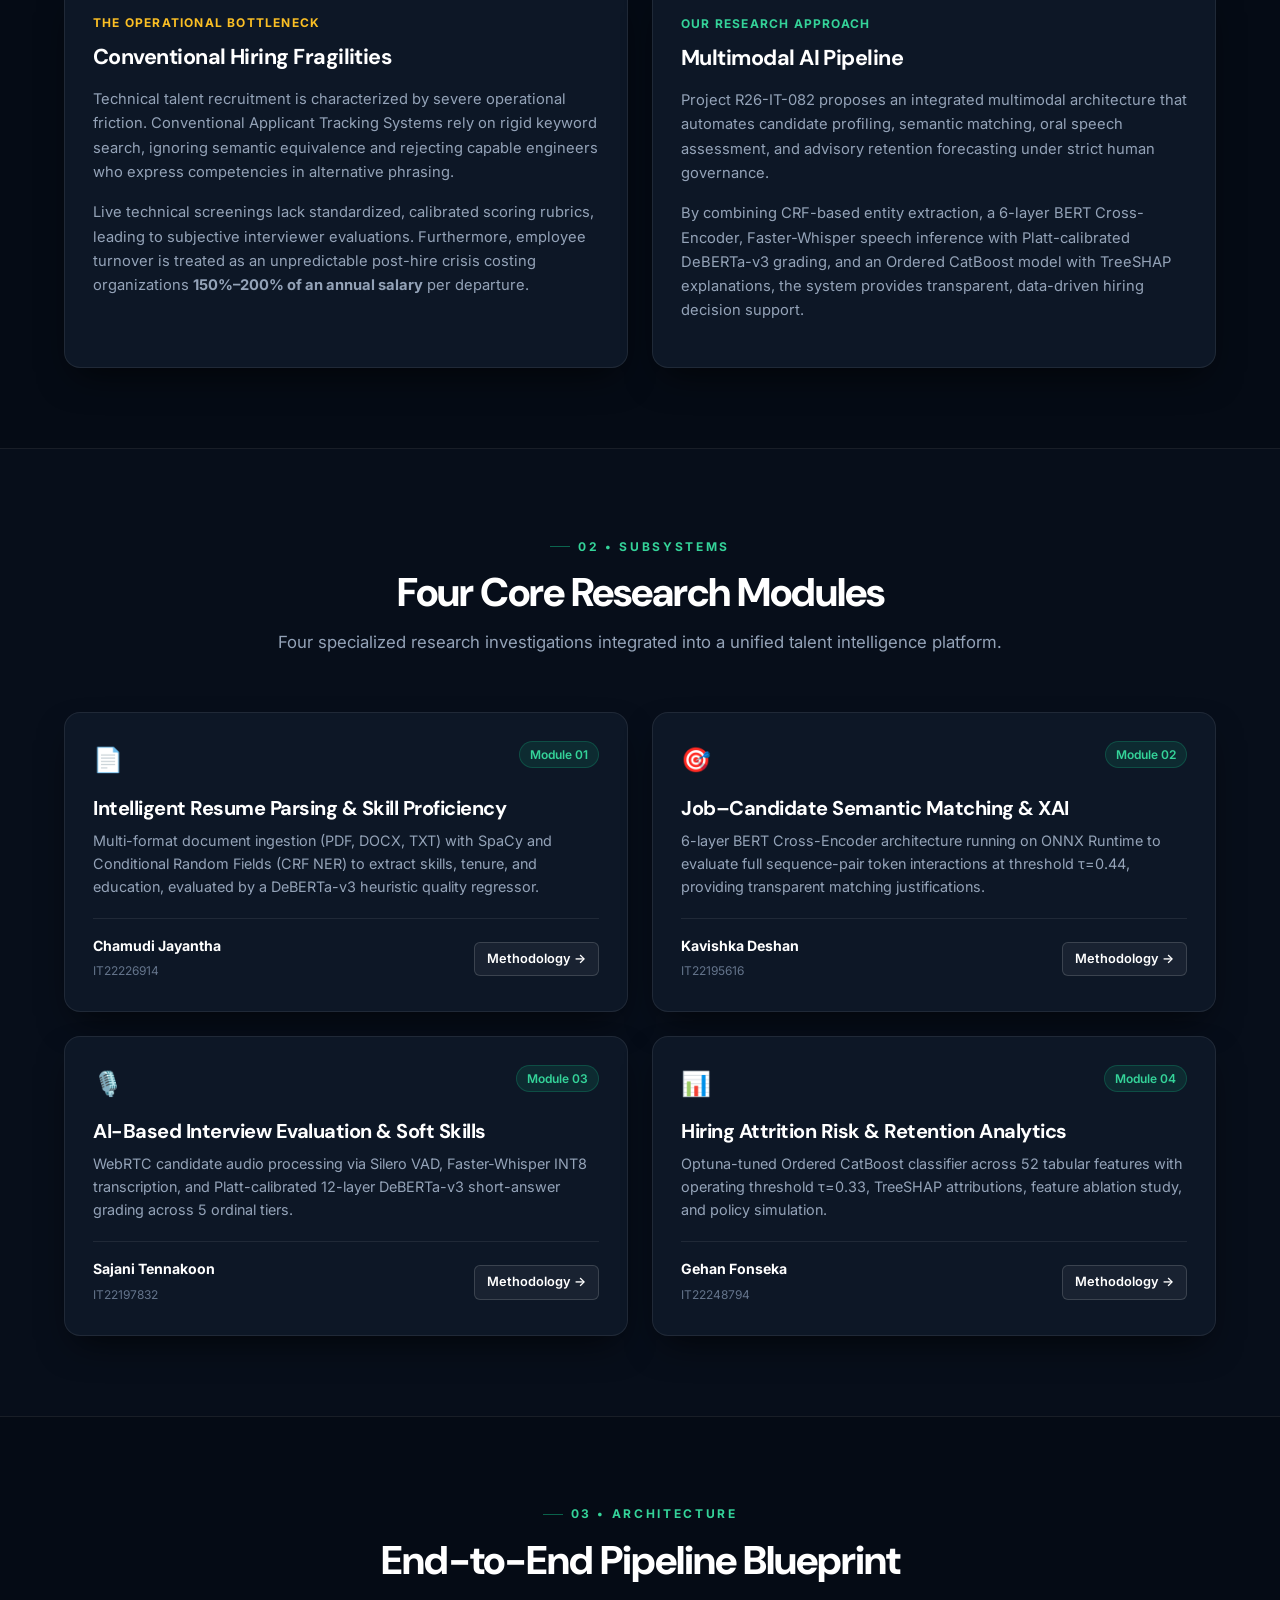
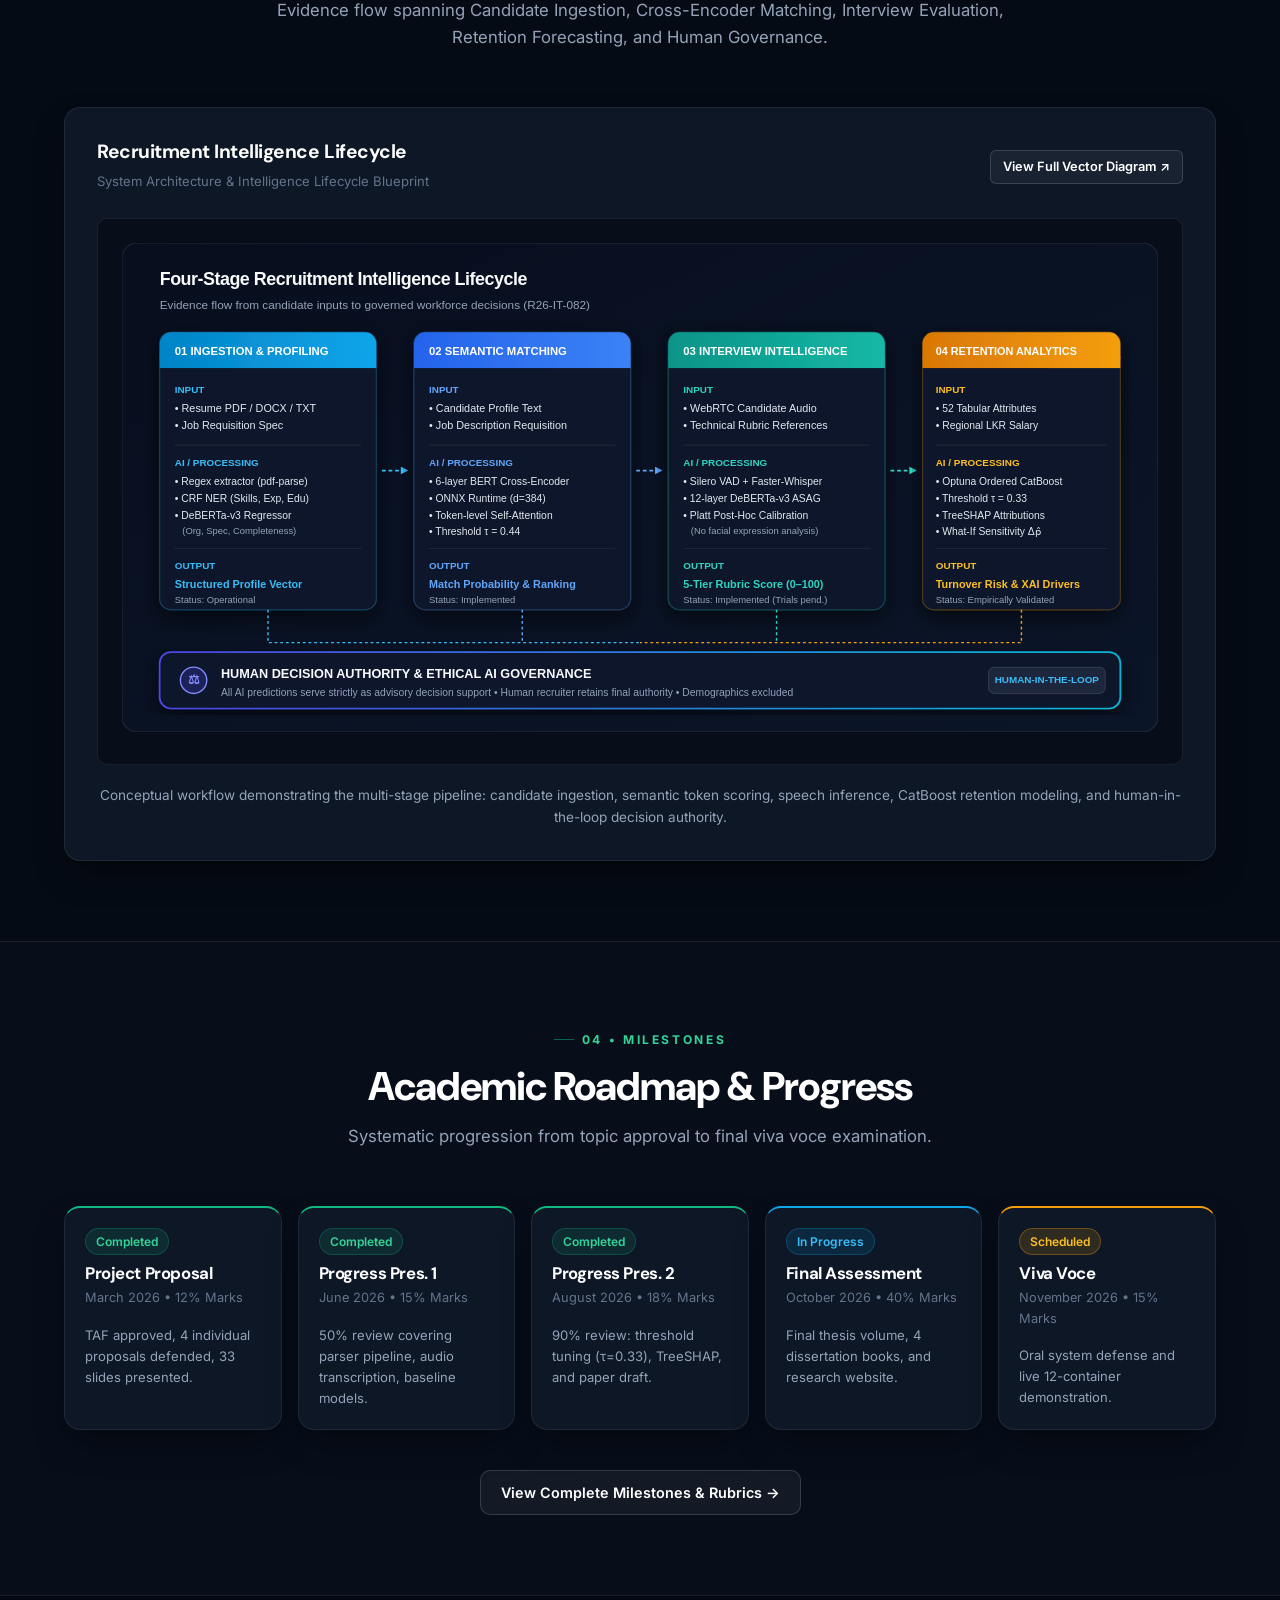
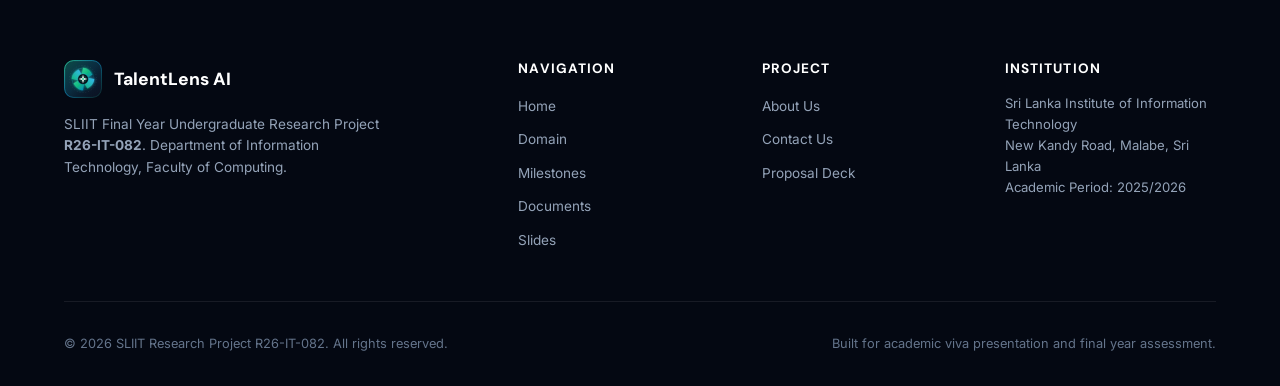
==== commit e4834b89: "style: Remove R26-IT-082 badge and year subtitle from top navigation branding" ====
--- a/index.html
+++ b/index.html
@@ -17,11 +17,8 @@
       <a href="index.html" class="brand-link" id="brand-logo-action" aria-label="Return to Research Home Page">
         <img src="assets/images/talentlens-logo.svg" alt="TalentLens AI Logo" class="brand-logo-img">
         <div class="brand-info">
-          <span class="brand-title">
-            TalentLens AI
-            <span class="brand-badge">R26-IT-082</span>
-          </span>
-          <span class="brand-sub">SLIIT Faculty of Computing • 2025/2026</span>
+          <span class="brand-title">TalentLens AI</span>
+          <span class="brand-sub">SLIIT Faculty of Computing</span>
         </div>
       </a>
 
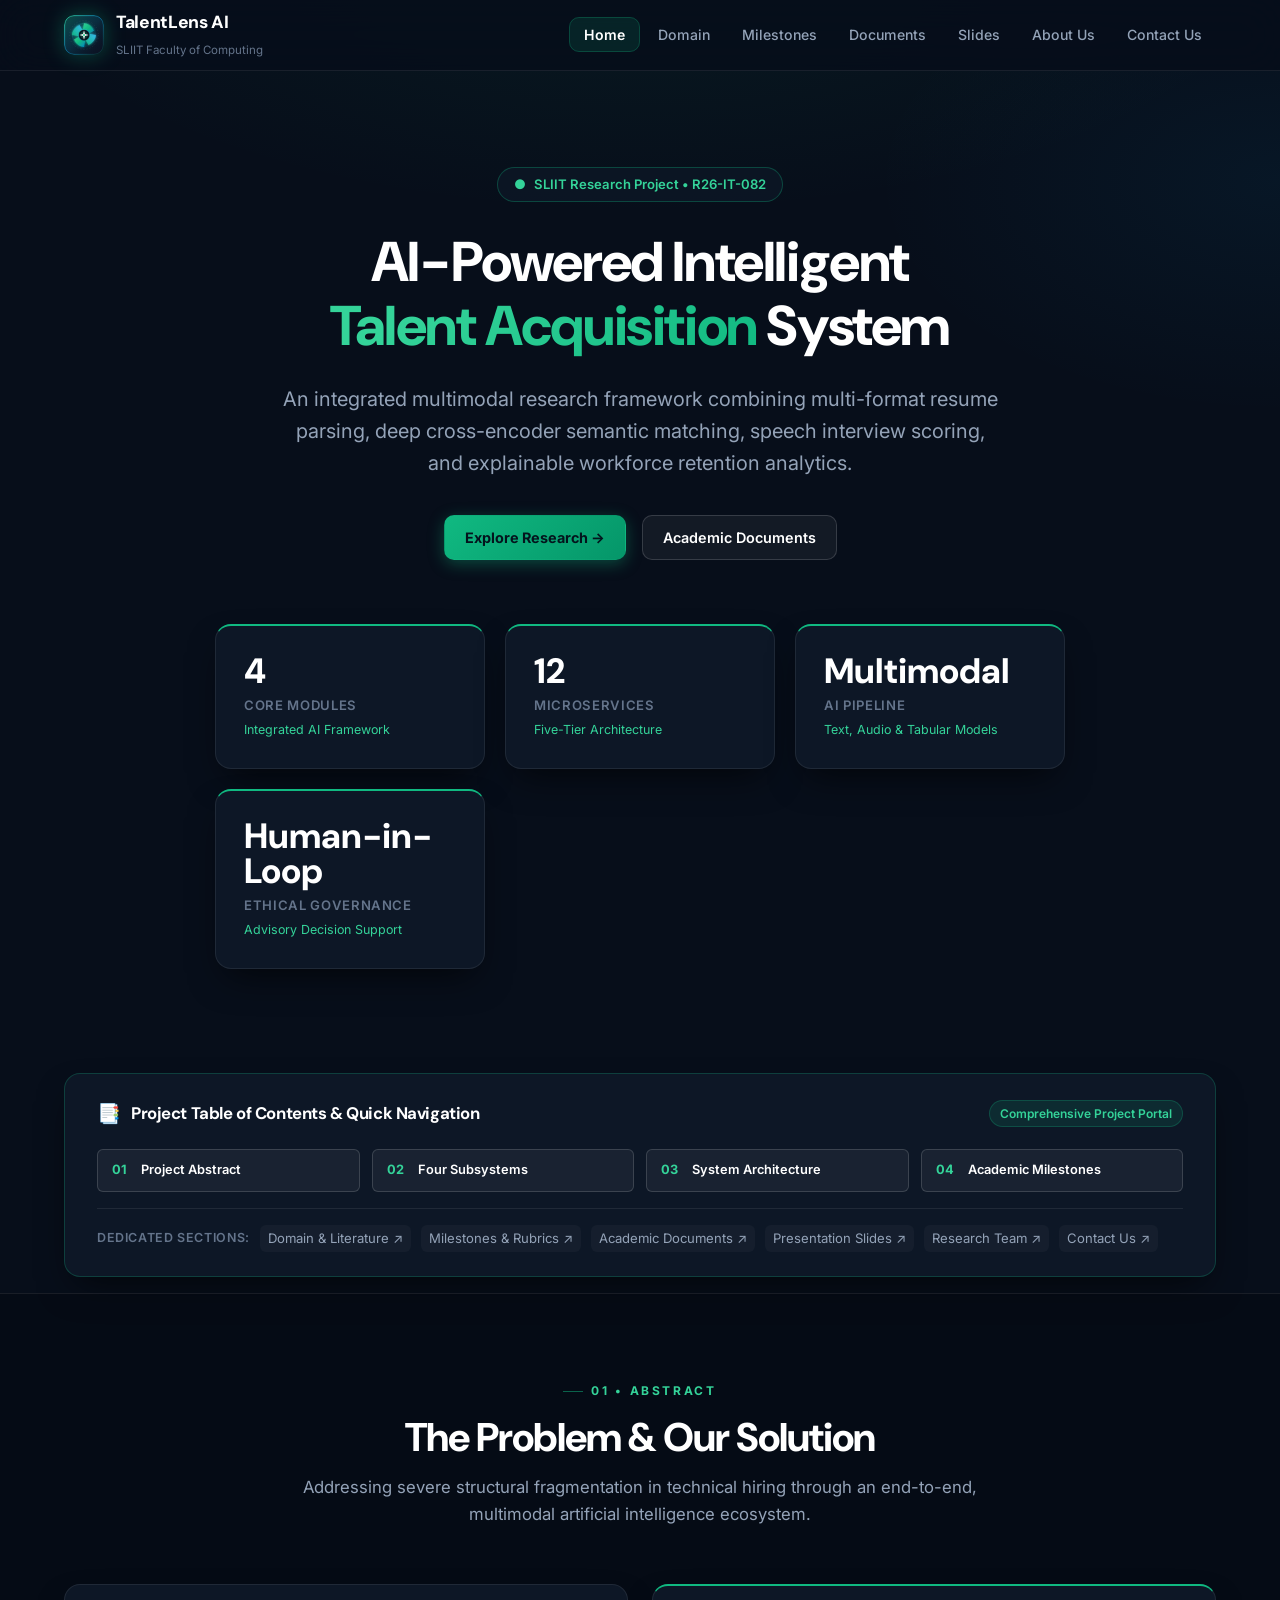
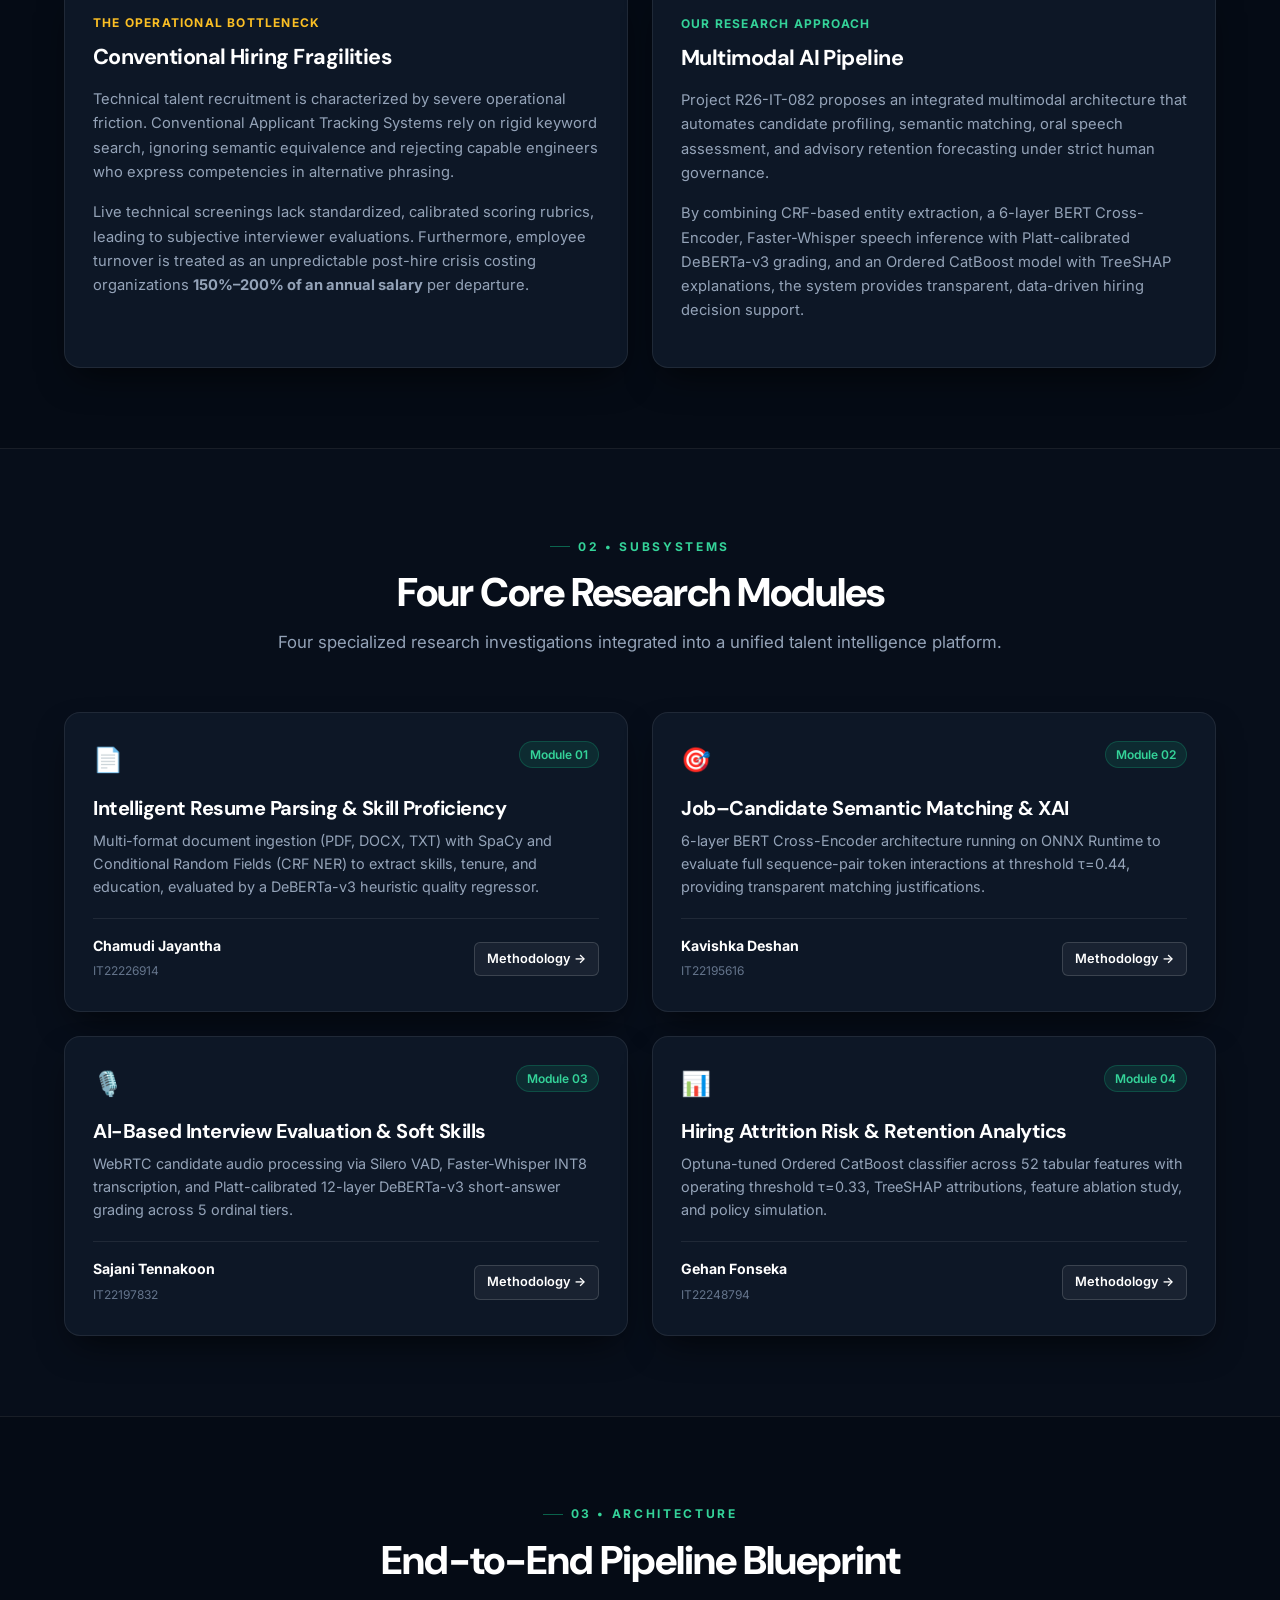
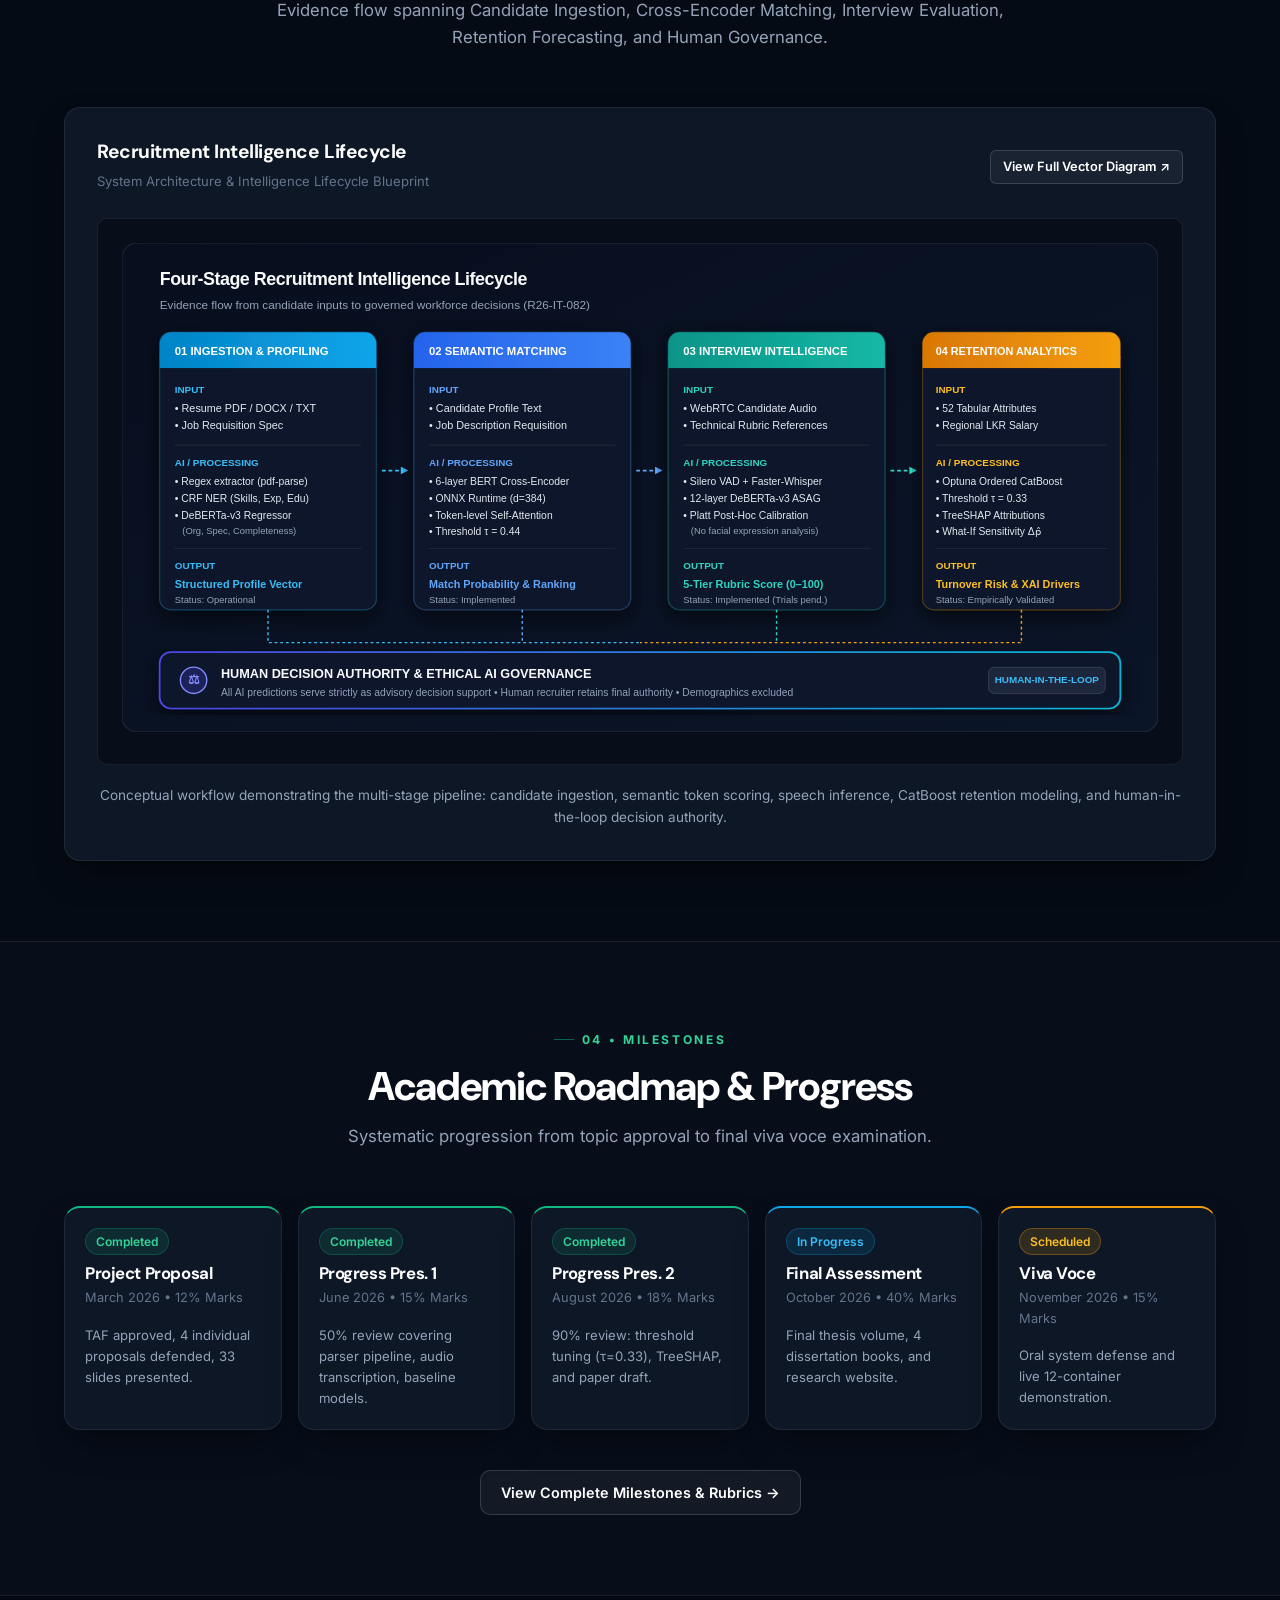
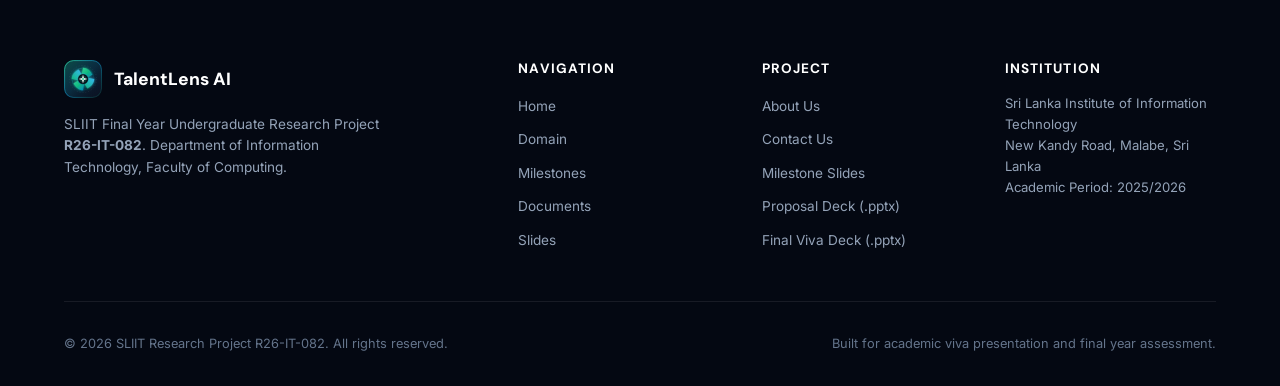
==== commit 3bc8ddcd: "feat: add interactive presentation deck tabs and slide viewer features to presentations page" ====
--- a/index.html
+++ b/index.html
@@ -397,7 +397,9 @@
           <ul class="footer-links">
             <li><a href="about.html">About Us</a></li>
             <li><a href="contact.html">Contact Us</a></li>
-            <li><a href="assets/presentations/R26-IT-082-Proposal-Presentation.pptx" download>Proposal Deck</a></li>
+            <li><a href="presentations.html">Milestone Slides</a></li>
+            <li><a href="assets/presentations/R26-IT-082-Proposal-Presentation.pptx" download>Proposal Deck (.pptx)</a></li>
+            <li><a href="assets/presentations/R26-IT-082-Final-Presentation.pptx" download>Final Viva Deck (.pptx)</a></li>
           </ul>
         </div>
 
--- a/assets/css/styles.css
+++ b/assets/css/styles.css
@@ -778,6 +778,18 @@
   border: 1px solid rgba(239, 68, 68, 0.3);
 }
 
+.doc-type-icon.pptx {
+  background: rgba(245, 158, 11, 0.15);
+  color: #fbbf24;
+  border: 1px solid rgba(245, 158, 11, 0.35);
+}
+
+.doc-type-icon.potm {
+  background: rgba(14, 165, 233, 0.15);
+  color: #38bdf8;
+  border: 1px solid rgba(14, 165, 233, 0.35);
+}
+
 .doc-title {
   font-size: 1.05rem;
   color: var(--text-white);
@@ -899,7 +911,44 @@
   overflow-y: auto;
 }
 
-/* Slide Viewer */
+/* Slide Viewer & Multi-Deck Switcher */
+.deck-selector-tabs {
+  display: flex;
+  flex-wrap: wrap;
+  gap: 10px;
+  margin-bottom: 1.5rem;
+}
+
+.deck-tab-btn {
+  background: rgba(255, 255, 255, 0.04);
+  border: 1px solid var(--border-medium);
+  color: var(--text-muted);
+  font-size: 0.86rem;
+  font-weight: 700;
+  padding: 10px 18px;
+  border-radius: var(--radius-md);
+  cursor: pointer;
+  transition: all 0.2s ease;
+  display: flex;
+  align-items: center;
+  gap: 8px;
+  font-family: inherit;
+}
+
+.deck-tab-btn:hover {
+  background: rgba(255, 255, 255, 0.08);
+  color: var(--text-white);
+  border-color: var(--border-highlight);
+  transform: translateY(-1px);
+}
+
+.deck-tab-btn.active {
+  background: rgba(16, 185, 129, 0.15);
+  border-color: var(--primary);
+  color: var(--primary-glow);
+  box-shadow: 0 0 20px rgba(16, 185, 129, 0.2);
+}
+
 .slide-viewer-wrap {
   background: var(--bg-card);
   border: 1px solid var(--border-medium);
